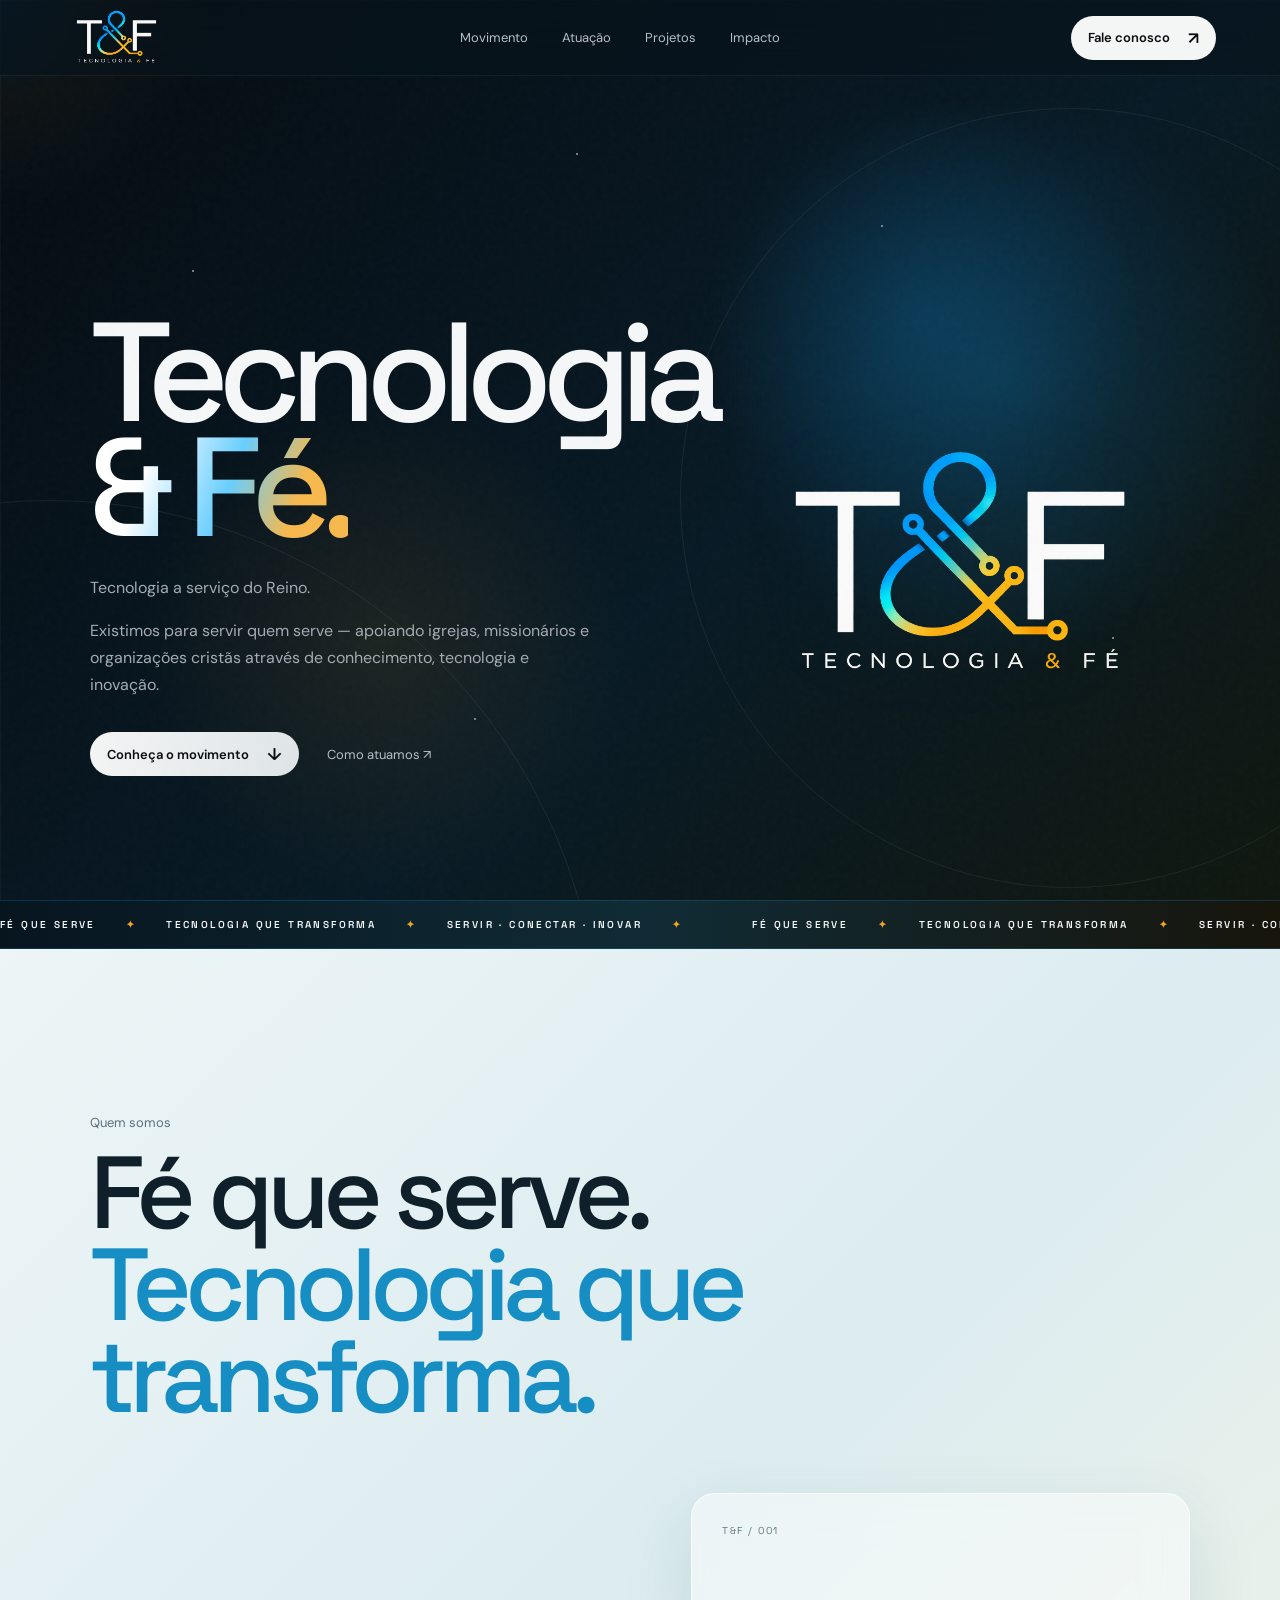
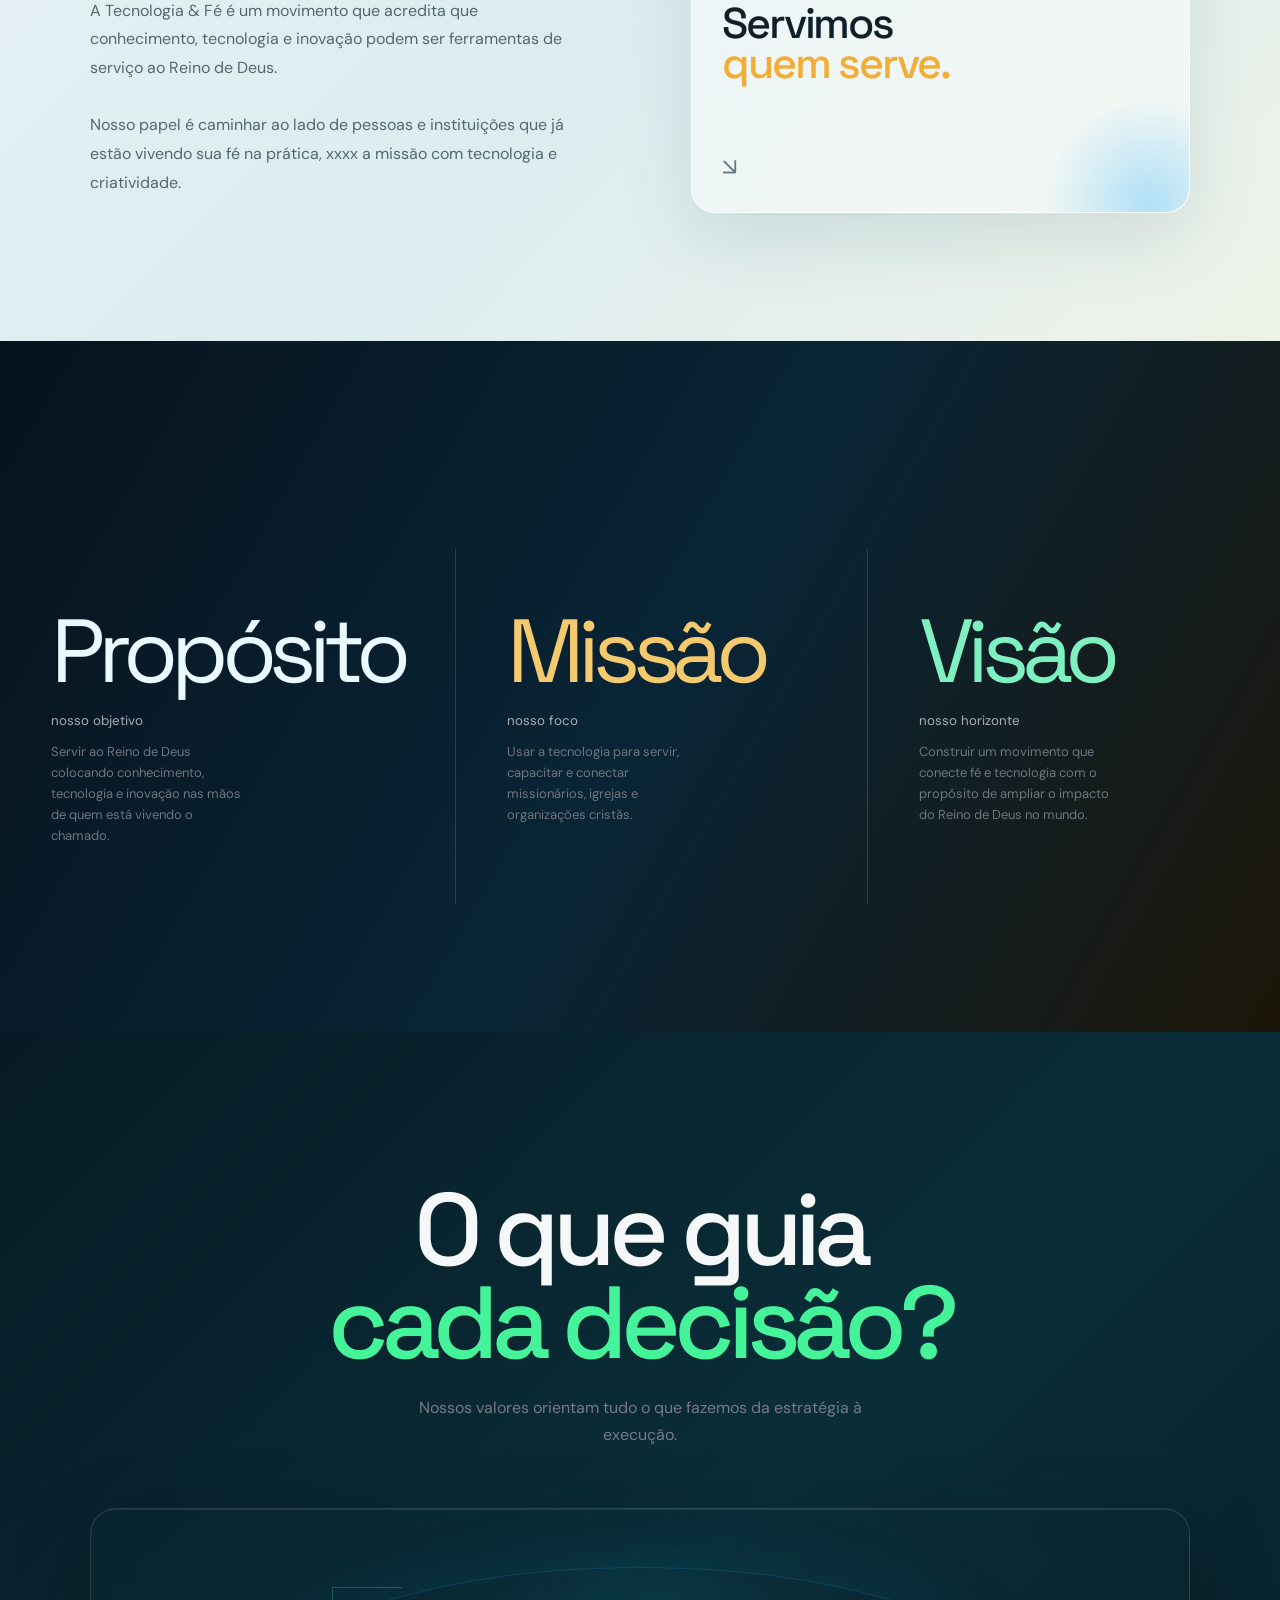
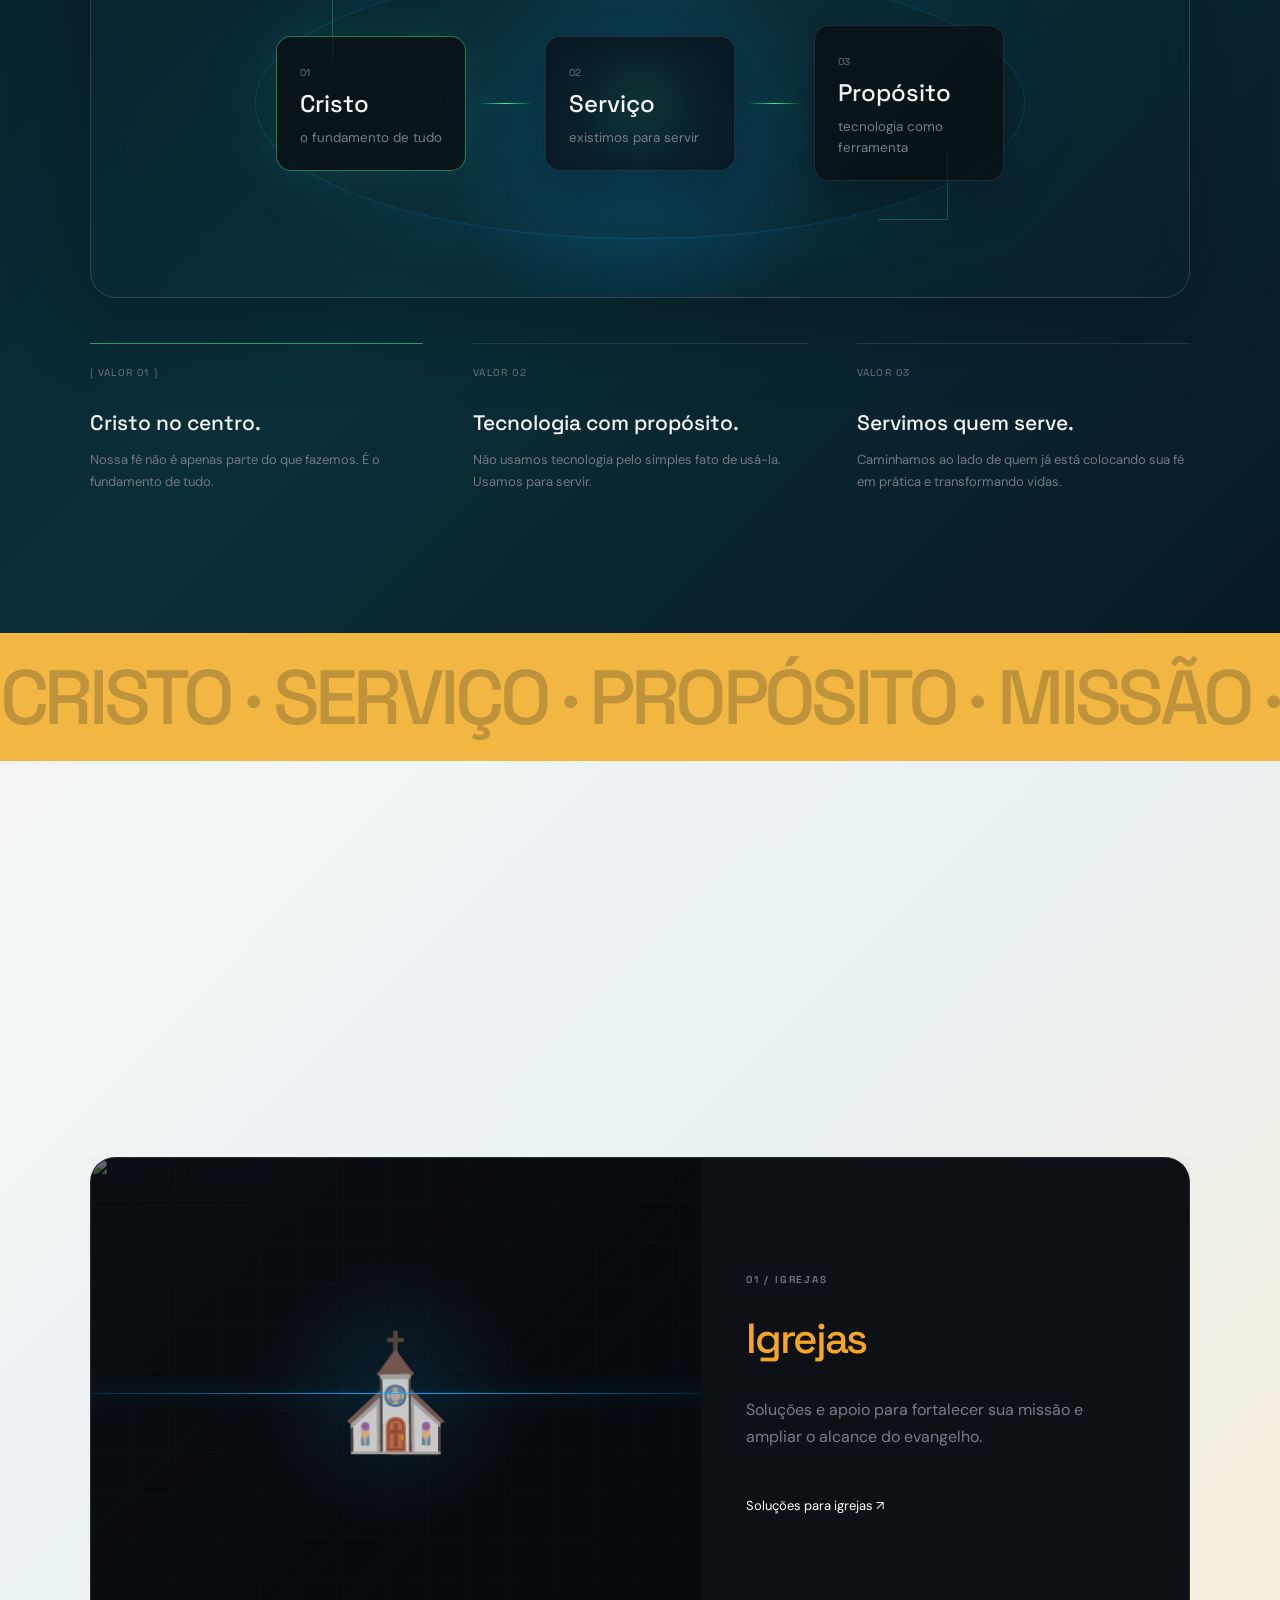
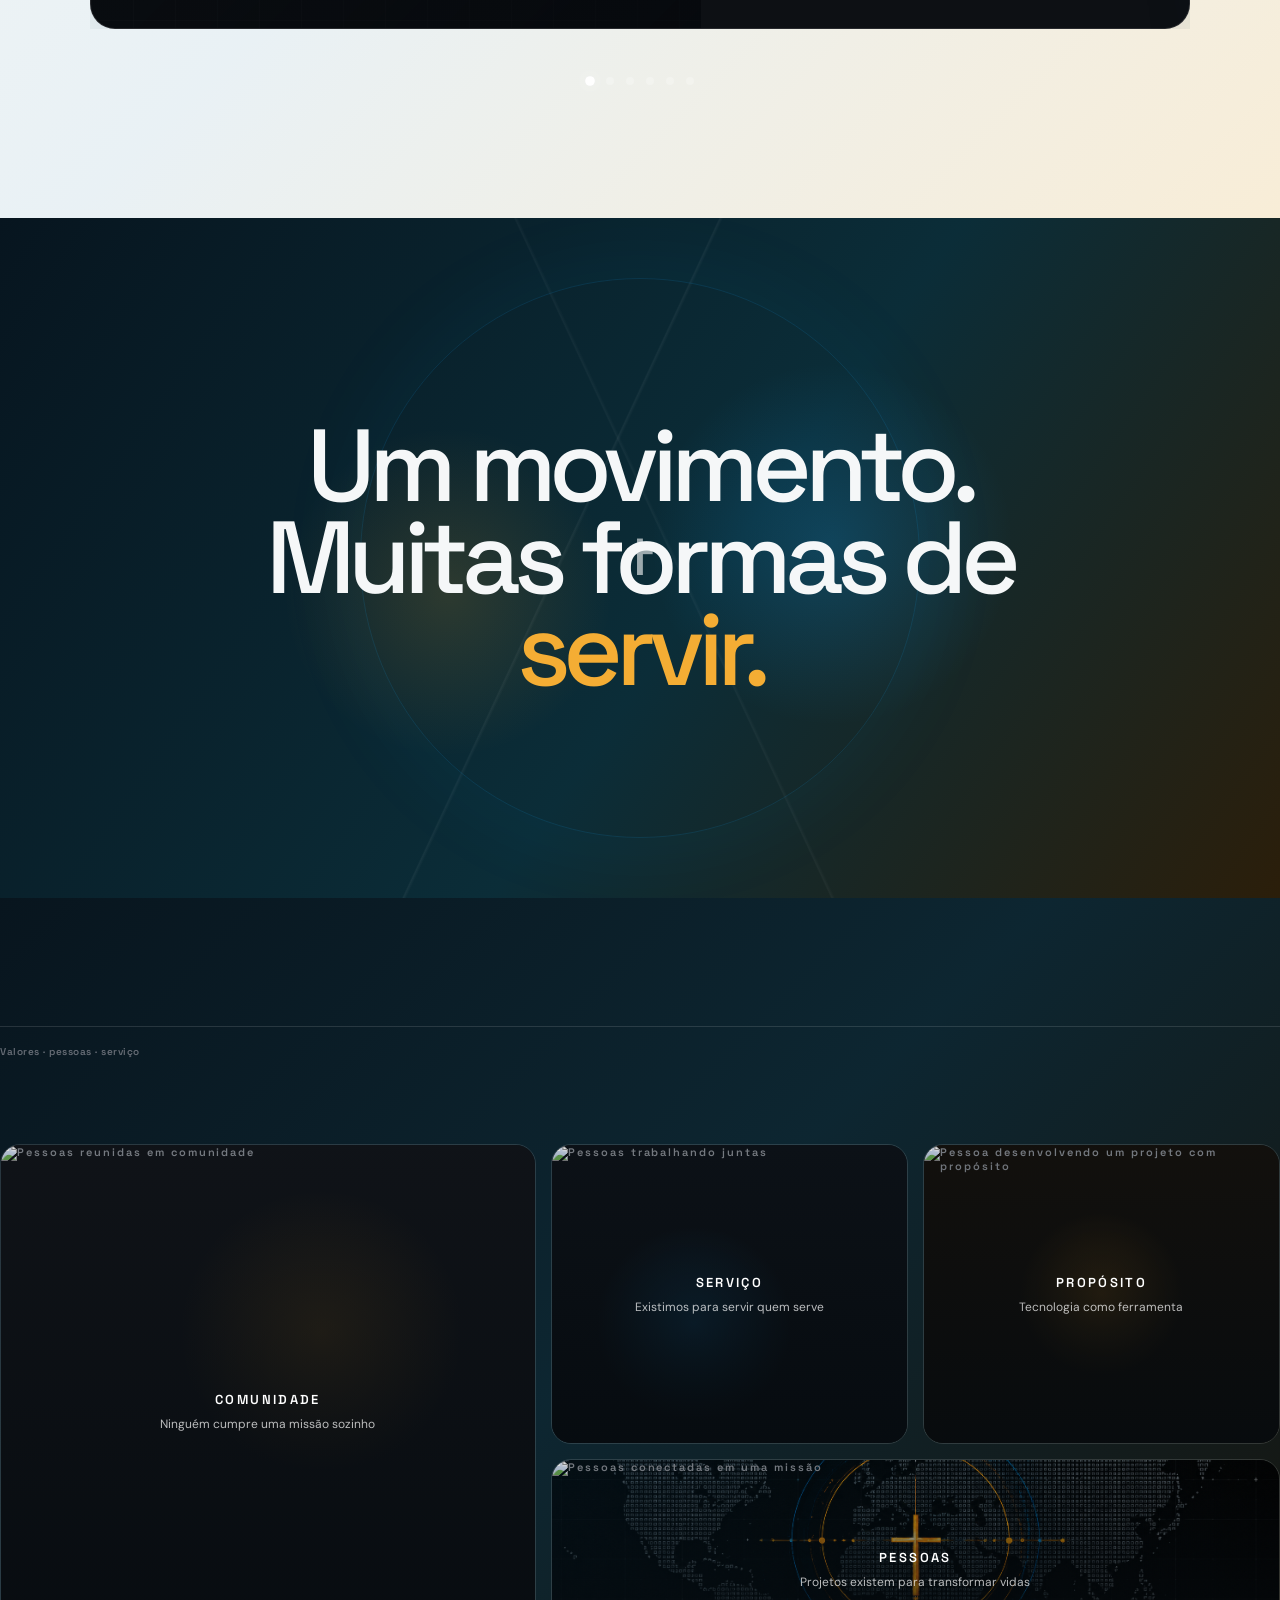
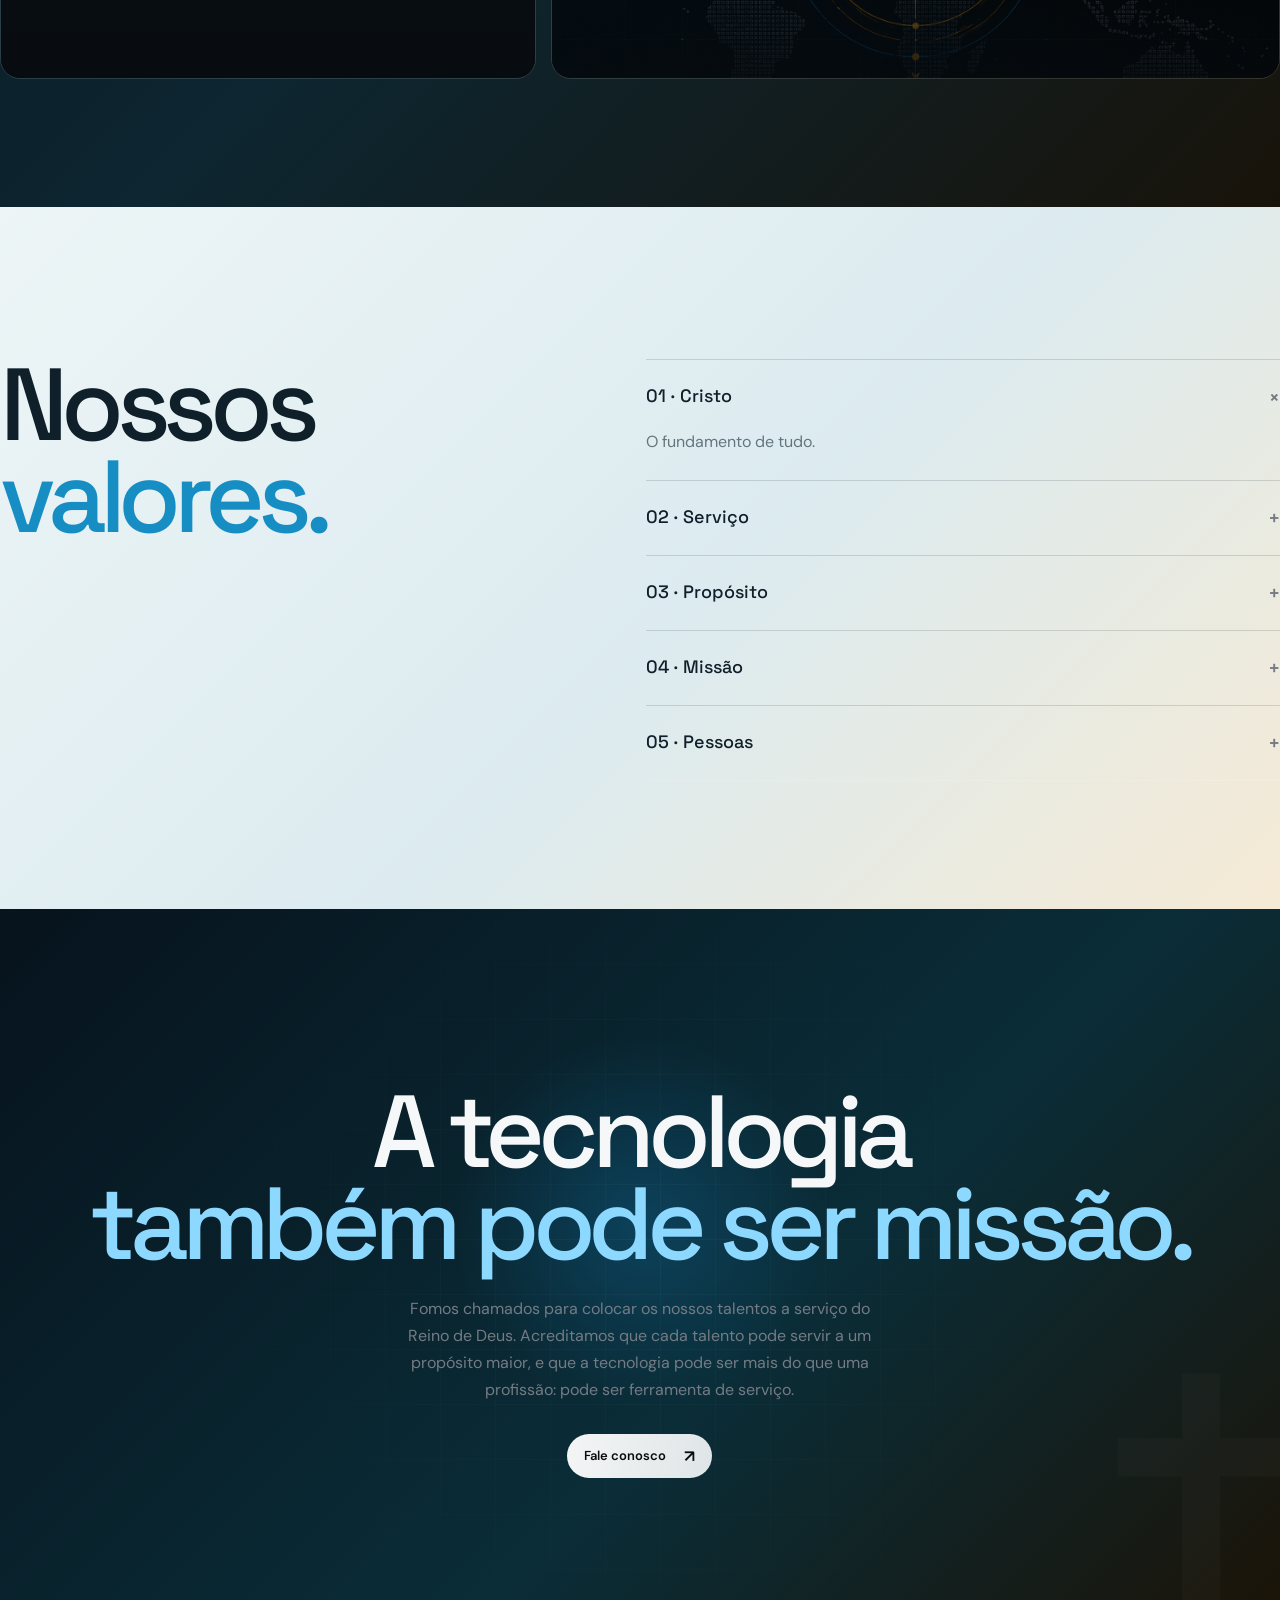
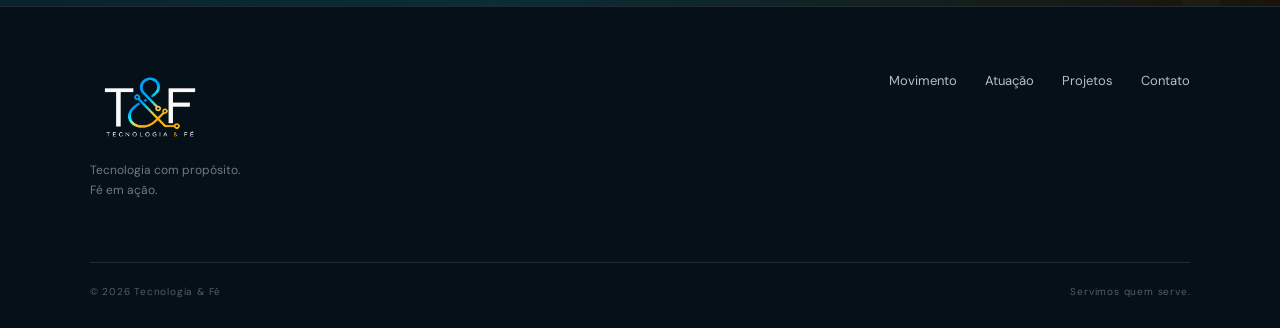
==== index.html @ 4c792c65 "teste 1 versão refinar" ====
<!doctype html>
<html lang="pt-BR">
  <head>
    <meta charset="utf-8" />
    <meta name="viewport" content="width=device-width,initial-scale=1" />
    <meta
      name="description"
      content="Tecnologia & Fé — tecnologia a serviço do Reino." />
    <title>Tecnologia & Fé — Tecnologia com propósito</title>
    <link rel="preconnect" href="https://fonts.googleapis.com" />
    <link rel="preconnect" href="https://fonts.gstatic.com" crossorigin />
    <link
      href="https://fonts.googleapis.com/css2?family=DM+Sans:wght@400;500;600;700&family=Space+Grotesk:wght@400;500;600;700&display=swap"
      rel="stylesheet" />
    <link rel="stylesheet" href="style.css" />
  </head>
  <body>
    <div class="scroll-traces" aria-hidden="true">
      <svg viewBox="0 0 1000 2200" preserveAspectRatio="none">
        <path
          class="trace trace-blue"
          d="M80 0 C 420 180, 180 360, 520 540 S 920 860, 600 1040 S 160 1320, 500 1500 S 900 1800, 720 2200" />
        <path
          class="trace trace-gold"
          d="M900 0 C 620 220, 820 430, 480 650 S 110 940, 420 1180 S 840 1480, 580 1700 S 240 1960, 350 2200" />
        <path
          class="trace trace-green"
          d="M520 0 C 720 260, 400 430, 650 700 S 820 1040, 450 1260 S 300 1660, 640 1900 S 820 2070, 700 2200" />
      </svg>
    </div>
    <div class="noise"></div>
    <div class="cursor-glow"></div>
    <div class="progress"></div>
    <header class="nav">
      <a href="#inicio" class="brand"
        ><img src="assets/logo-oficial.png" alt="Tecnologia & Fé"
      /></a>
      <nav>
        <a href="#movimento">Movimento</a><a href="#atuacao">Atuação</a
        ><a href="#projetos">Projetos</a><a href="#impacto">Impacto</a>
      </nav>
      <a href="#contato" class="pill">Fale conosco <span>↗</span></a
      ><button class="menu" aria-label="Abrir menu">☰</button>
    </header>
    <main id="inicio">
      <section class="hero section-dark">
        <div class="hero-bg"></div>
        <div class="hero-grid"></div>
        <div class="hero-orbit orbit-a"></div>
        <div class="hero-orbit orbit-b"></div>
        <div class="hero-particles"><i></i><i></i><i></i><i></i><i></i></div>
        <div class="hero-content reveal">
          <h1>Tecnologia<br /><span>&amp; Fé.</span></h1>
          <p class="hero-sub">Tecnologia a serviço do Reino.</p>
          <p class="hero-sub">
            Existimos para servir quem serve — apoiando igrejas, missionários e
            organizações cristãs através de conhecimento, tecnologia e inovação.
          </p>
          <div class="hero-actions">
            <a class="pill primary" href="#movimento"
              >Conheça o movimento <span>↓</span></a
            >
            <a class="under" href="#atuacao">Como atuamos <span>↗</span></a>
          </div>
        </div>
        <div class="hero-logo reveal" data-parallax=".18">
          <img
            src="assets/logo-oficial.png"
            alt="Logo oficial Tecnologia & Fé" />
        </div>
      </section>

      <section class="ticker" aria-label="Fé, tecnologia e serviço">
        <div class="ticker-track">
          <div class="ticker-group">
            FÉ QUE SERVE <b>✦</b> TECNOLOGIA QUE TRANSFORMA <b>✦</b> SERVIR ·
            CONECTAR · INOVAR <b>✦</b>
          </div>
          <div class="ticker-group" aria-hidden="true">
            FÉ QUE SERVE <b>✦</b> TECNOLOGIA QUE TRANSFORMA <b>✦</b> SERVIR ·
            CONECTAR · INOVAR <b>✦</b>
          </div>
        </div>
      </section>

      <section id="movimento" class="section intro section-dark">
        <div class="statement reveal">
          <p class="mini">Quem somos</p>
          <h2>Fé que serve.<br /><em>Tecnologia que transforma.</em></h2>
        </div>
        <div class="intro-grid">
          <div class="copy reveal">
            <p>
              A Tecnologia &amp; Fé é um movimento que acredita que
              conhecimento, tecnologia e inovação podem ser ferramentas de
              serviço ao Reino de Deus.
            </p>
            <p>
              Nosso papel é caminhar ao lado de pessoas e instituições que já
              estão vivendo sua fé na prática, xxxx a missão com
              tecnologia e criatividade.
            </p>
          </div>
          <div class="glass manifesto reveal">
            <span class="index">T&amp;F / 001</span>
            <strong>Servimos<br /><em>quem serve.</em></strong>
            <span class="arrow">↘</span>
          </div>
        </div>
      </section>

      <section class="stats section-dark">
        <div class="stat-grid">
          <div class="stat reveal">
            <b>Propósito</b>
            <small>nosso objetivo</small>
            <p>
              Servir ao Reino de Deus colocando conhecimento, tecnologia e
              inovação nas mãos de quem está vivendo o chamado.
            </p>
          </div>
          <div class="stat reveal">
            <b>Missão</b>
            <small>nosso foco</small>
            <p>
              Usar a tecnologia para servir, capacitar e conectar missionários,
              igrejas e organizações cristãs.
            </p>
          </div>
          <div class="stat reveal">
            <b>Visão</b>
            <small>nosso horizonte</small>
            <p>
              Construir um movimento que conecte fé e tecnologia com o
              propósito de ampliar o impacto do Reino de Deus no mundo.
            </p>
          </div>
        </div>
      </section>

      <section id="atuacao" class="section how section-dark">
        <div class="center-title reveal">
          <h2>O que guia<br /><span>cada decisão?</span></h2>
          <p>
            Nossos valores orientam tudo o que fazemos da estratégia à
            execução.
          </p>
        </div>
        <div class="feature-visual glass reveal">
          <div class="visual-glow"></div>
          <div class="crosshair c1"></div>
          <div class="crosshair c2"></div>
          <div class="flow">
            <div class="node active">
              <span>01</span><strong>Cristo</strong>
              <small>o fundamento de tudo</small>
            </div>
            <div class="connector"></div>
            <div class="node">
              <span>02</span><strong>Serviço</strong>
              <small>existimos para servir</small>
            </div>
            <div class="connector"></div>
            <div class="node">
              <span>03</span><strong>Propósito</strong>
              <small>tecnologia como ferramenta</small>
            </div>
          </div>
        </div>
        <div class="steps">
          <article class="step active reveal">
            <small>[ VALOR 01 ]</small>
            <h3>Cristo no centro.</h3>
            <p>
              Nossa fé não é apenas parte do que fazemos. É o fundamento de
              tudo.
            </p>
          </article>
          <article class="step reveal">
            <small>VALOR 02</small>
            <h3>Tecnologia com propósito.</h3>
            <p>
              Não usamos tecnologia pelo simples fato de usá-la. Usamos para
              servir.
            </p>
          </article>
          <article class="step reveal">
            <small>VALOR 03</small>
            <h3>Servimos quem serve.</h3>
            <p>
              Caminhamos ao lado de quem já está colocando sua fé em prática e
              transformando vidas.
            </p>
          </article>
        </div>
      </section>

      <section class="marquee-section section-dark">
        <div class="marquee big">
          CRISTO · SERVIÇO · PROPÓSITO · MISSÃO · PESSOAS · EXCELÊNCIA ·
          COMUNIDADE · INOVAÇÃO ·
        </div>
      </section>

      <section id="projetos" class="section projects section-dark">
        <div class="projects-head reveal">
          <h2>Quem<br /><em>servimos?</em></h2>
          <p>
            Queremos colocar nosso conhecimento e experiência à disposição de cristãos que vivem sua fé e trabalham para transformar vidas.
          </p>
        </div>

        <div class="project-carousel">
          <div class="project-track">
            <article class="project-card active">
              <div class="project-art art-code">
                <img
                  src="https://images.unsplash.com/photo-1516321318423-f06f85e504b3?auto=format&fit=crop&w=1200&q=80"
                  alt="Tecnologia para igrejas" />
                <span>⛪</span>
                <div class="scan"></div>
              </div>
              <div class="project-info">
                <span>01 / IGREJAS</span>
                <h3>Igrejas</h3>
                <p>
                  Soluções e apoio para fortalecer sua missão e ampliar o
                  alcance do evangelho.
                </p>
                <a href="#contato">Soluções para igrejas ↗</a>
              </div>
            </article>

            <article class="project-card">
              <div class="project-art art-church">
                <img
                  src="https://images.unsplash.com/photo-1529107386315-e1a2ed48a620?auto=format&fit=crop&w=1200&q=80"
                  alt="Missionários em atuação" />
                <span>🌎</span>
                <div class="ring"></div>
              </div>
              <div class="project-info">
                <span>02 / MISSIONÁRIOS</span>
                <h3>Missionários</h3>
                <p>
                  Tecnologia para ampliar alcance, comunicação e atuação em
                  diferentes contextos.
                </p>
                <a href="#contato">Apoio missionário ↗</a>
              </div>
            </article>

            <article class="project-card">
              <div class="project-art art-mission">
                <img
                  src="https://images.unsplash.com/photo-1556761175-b413da4baf72?auto=format&fit=crop&w=1200&q=80"
                  alt="Equipe de uma organização cristã" />
                <span>🤍</span>
                <div class="route"></div>
              </div>
              <div class="project-info">
                <span>03 / ONGS CRISTÃS</span>
                <h3>ONGs cristãs</h3>
                <p>
                  Fortalecimento de projetos de transformação social com
                  estratégia, tecnologia e propósito.
                </p>
                <a href="#contato">Apoiar projetos ↗</a>
              </div>
            </article>

            <article class="project-card">
              <div class="project-art art-writers">
                <img
                  src="https://images.unsplash.com/photo-1455390582262-044cdead277a?auto=format&fit=crop&w=1200&q=80"
                  alt="Escritor trabalhando" />
                <span>📚</span>
                <div class="scan"></div>
              </div>
              <div class="project-info">
                <span>04 / ESCRITORES</span>
                <h3>Escritores e criadores</h3>
                <p>
                  Ferramentas para comunicar histórias, mensagens e conteúdos
                  que inspiram e transformam pessoas.
                </p>
                <a href="#contato">Apoio criativo ↗</a>
              </div>
            </article>

            <article class="project-card">
              <div class="project-art art-projects">
                <img
                  src="https://images.unsplash.com/photo-1499750310107-5fef28a66643?auto=format&fit=crop&w=1200&q=80"
                  alt="Projeto cristão sendo desenvolvido" />
                <span>💡</span>
                <div class="route"></div>
              </div>
              <div class="project-info">
                <span>05 / PROJETOS CRISTÃOS</span>
                <h3>Projetos cristãos</h3>
                <p>
                  Desenvolvimento de ideias fundamentadas no Evangelho com apoio
                  estratégico, tecnológico e de comunicação.
                </p>
                <a href="#contato">Fortalecer ideias ↗</a>
              </div>
            </article>

            <article class="project-card">
              <div class="project-art art-persecuted">
                <img
                  src="https://images.unsplash.com/photo-1500530855697-b586d89ba3ee?auto=format&fit=crop&w=1200&q=80"
                  alt="Paisagem representando esperança e liberdade" />
                <span>🕊️</span>
                <div class="ring"></div>
              </div>
              <div class="project-info">
                <span>06 / CRISTÃOS PERSEGUIDOS</span>
                <h3>Cristãos perseguidos</h3>
                <p>
                  Apoio tecnológico dentro de limites legais e de segurança para
                  fortalecer a missão e a proteção.
                </p>
                <a href="#contato">Apoiar com segurança ↗</a>
              </div>
            </article>
          </div>

          <div class="dots">
            <b class="on"></b><b></b><b></b><b></b><b></b><b></b>
          </div>
        </div>
      </section>

      <section id="impacto" class="impact section-dark">
        <div class="impact-bg"></div>
        <div class="impact-content reveal">
          <h2>Um movimento.<br />Muitas formas de<br /><em>servir.</em></h2>
        </div>
        <div class="impact-orbit">✝</div>
      </section>

      

      <section class="gallery section-dark">
        <div class="section-top">
          <span>Valores · pessoas · serviço</span>
        </div>
        <div class="gallery-grid">
          <div class="gallery-item large">
            <div class="placeholder">
              <img
                src="https://images.unsplash.com/photo-1504159506876-f8338247a14a?auto=format&fit=crop&w=1200&q=80"
                alt="Pessoas reunidas em comunidade" />
              <div class="gallery-overlay"></div>
              <div class="gallery-label">
                <strong>COMUNIDADE</strong>
                <small>Ninguém cumpre uma missão sozinho</small>
              </div>
            </div>
          </div>

          <div class="gallery-item">
            <div class="placeholder blueish">
              <img
                src="https://images.unsplash.com/photo-1556761175-4b46a572b786?auto=format&fit=crop&w=900&q=80"
                alt="Pessoas trabalhando juntas" />
              <div class="gallery-overlay"></div>
              <div class="gallery-label">
                <strong>SERVIÇO</strong>
                <small>Existimos para servir quem serve</small>
              </div>
            </div>
          </div>

          <div class="gallery-item">
            <div class="placeholder goldish">
              <img
                src="https://images.unsplash.com/photo-1499750310107-5fef28a66643?auto=format&fit=crop&w=900&q=80"
                alt="Pessoa desenvolvendo um projeto com propósito" />
              <div class="gallery-overlay"></div>
              <div class="gallery-label">
                <strong>PROPÓSITO</strong>
                <small>Tecnologia como ferramenta</small>
              </div>
            </div>
          </div>

          <div class="gallery-item wide">
            <div class="placeholder mapish">
              <img
                src="https://images.unsplash.com/photo-1529156069898-49953e39b3ac?auto=format&fit=crop&w=1400&q=80"
                alt="Pessoas conectadas em uma missão" />
              <div class="gallery-overlay"></div>
              <div class="gallery-label">
                <strong>PESSOAS</strong>
                <small>Projetos existem para transformar vidas</small>
              </div>
            </div>
          </div>
        </div>
      </section>

      <section class="faq section-dark">
        <div class="faq-layout">
          <h2 class="reveal">Nossos<br /><em>valores.</em></h2>
          <div class="faq-list">
            <details open>
              <summary>01 · Cristo<span>+</span></summary>
              <p>O fundamento de tudo.</p>
            </details>
            <details>
              <summary>02 · Serviço<span>+</span></summary>
              <p>Existimos para servir quem serve.</p>
            </details>
            <details>
              <summary>03 · Propósito<span>+</span></summary>
              <p>Tecnologia como ferramenta para a missão.</p>
            </details>
            <details>
              <summary>04 · Missão<span>+</span></summary>
              <p>
                Fomos chamados para ir e levar esperança, fé e transformação.
              </p>
            </details>
            <details>
              <summary>05 · Pessoas<span>+</span></summary>
              <p>Projetos existem para pessoas.</p>
            </details>
          </div>
        </div>
      </section>

      <section class="cta section-dark">
        <div class="cta-grid"></div>
        <div class="cta-inner reveal">
          <h2>A tecnologia<br /><em>também pode ser missão.</em></h2>
          <p>
            Fomos chamados para colocar os nossos talentos a serviço do Reino de Deus. Acreditamos que cada talento pode servir a
            um propósito maior, e que a tecnologia pode ser mais do que uma profissão:
            pode ser ferramenta de serviço.
          </p>
          <a class="pill primary" href="mailto:contato@tecnologiaefe.org"
            >Fale conosco<span>↗</span></a
          >
        </div>
        <div class="cta-cross">✝</div>
      </section>
    </main>
    <footer>
      <div class="footer-brand">
        <img src="assets/logo-oficial.png" alt="Tecnologia & Fé" />
        <p>Tecnologia com propósito.<br />Fé em ação.</p>
      </div>
      <div class="footer-links">
        <a href="#movimento">Movimento</a><a href="#atuacao">Atuação</a>
        <a href="#projetos">Projetos</a><a href="#contato">Contato</a>
      </div>
      <div class="footer-bottom">
        <span>© 2026 Tecnologia &amp; Fé</span><span>Servimos quem serve.</span>
      </div>
    </footer>
    <div vw class="enabled">
      <div vw-access-button class="active"></div>
      <div vw-plugin-wrapper>
        <div class="vw-plugin-top-wrapper"></div>
      </div>
    </div>

    <script src="https://vlibras.gov.br/app/vlibras-plugin.js"></script>
    <script>
      new window.VLibras.Widget("https://vlibras.gov.br/app");
    </script>
    <script src="script.js"></script>
  </body>
</html>
---- style.css ----
:root {
  --bg: #080a0d;
  --panel: #101318;
  --line: rgba(255, 255, 255, 0.11);
  --muted: #8d929c;
  --white: #f5f7f8;
  --blue: #16a9ff;
  --gold: #f5a623;
  --green: #45f49a;
}
* {
  box-sizing: border-box;
}
html {
  scroll-behavior: smooth;
}
body {
  margin: 0;
  background: var(--bg);
  color: var(--white);
  font-family: "DM Sans", sans-serif;
  overflow-x: hidden;
}
.noise {
  position: fixed;
  inset: 0;
  z-index: 20;
  pointer-events: none;
  opacity: 0.045;
  background-image: url("data:image/svg+xml,%3Csvg viewBox='0 0 180 180' xmlns='http://www.w3.org/2000/svg'%3E%3Cfilter id='n'%3E%3CfeTurbulence type='fractalNoise' baseFrequency='.85' numOctaves='4' stitchTiles='stitch'/%3E%3C/filter%3E%3Crect width='100%25' height='100%25' filter='url(%23n)' opacity='.5'/%3E%3C/svg%3E");
}
.cursor-glow {
  position: fixed;
  width: 420px;
  height: 420px;
  border-radius: 50%;
  background: radial-gradient(
    circle,
    rgba(22, 169, 255, 0.11),
    rgba(245, 166, 35, 0.035) 35%,
    transparent 70%
  );
  transform: translate(-50%, -50%);
  pointer-events: none;
  z-index: 1;
  mix-blend-mode: screen;
}
.progress {
  position: fixed;
  left: 0;
  top: 0;
  height: 2px;
  background: linear-gradient(90deg, var(--blue), var(--gold));
  z-index: 100;
  width: 0;
}
.nav {
  height: 76px;
  display: flex;
  align-items: center;
  justify-content: space-between;
  padding: 0 5vw;
  position: fixed;
  top: 0;
  left: 0;
  right: 0;
  z-index: 50;
  background: rgba(8, 10, 13, 0.52);
  backdrop-filter: blur(18px);
  border-bottom: 1px solid rgba(255, 255, 255, 0.06);
}
.brand img {
  width: 105px;
  height: auto;
  display: block;
}
.nav nav {
  display: flex;
  gap: 34px;
}
.nav nav a,
.under,
.footer-links a {
  color: #b9bec6;
  text-decoration: none;
  font-size: 13px;
  transition: 0.25s;
}
.nav nav a:hover,
.footer-links a:hover,
.under:hover {
  color: #fff;
}
.pill {
  display: inline-flex;
  align-items: center;
  gap: 18px;
  text-decoration: none;
  color: #0a0c0f;
  background: #f4f5f5;
  padding: 11px 17px;
  border-radius: 999px;
  font-size: 13px;
  font-weight: 600;
  transition: 0.3s;
}
.pill span {
  font-size: 17px;
}
.pill:hover {
  transform: translateY(-2px);
  box-shadow: 0 10px 30px rgba(255, 255, 255, 0.12);
}
.pill.primary {
  background: linear-gradient(100deg, #f4f5f5, #dfe5e7);
}
.menu {
  display: none;
  background: none;
  border: 0;
  color: #fff;
  font-size: 20px;
}
.section {
  padding: 125px 7vw;
}
.section-dark {
  position: relative;
  background: #080a0d;
}
.hero {
  min-height: 100vh;
  display: grid;
  align-items: center;
  padding: 120px 7vw 70px;
  overflow: hidden;
}
.hero-bg {
  position: absolute;
  inset: 0;
  background:
    radial-gradient(
      circle at 53% 48%,
      rgba(22, 169, 255, 0.13),
      transparent 19%
    ),
    radial-gradient(
      circle at 72% 60%,
      rgba(245, 166, 35, 0.08),
      transparent 22%
    ),
    linear-gradient(rgba(255, 255, 255, 0.035) 1px, transparent 1px),
    linear-gradient(90deg, rgba(255, 255, 255, 0.035) 1px, transparent 1px);
  background-size:
    auto,
    auto,
    55px 55px,
    55px 55px;
}
.hero-grid {
  position: absolute;
  inset: -20%;
  background:
    linear-gradient(
      90deg,
      transparent 49.9%,
      rgba(255, 255, 255, 0.07) 50%,
      transparent 50.1%
    ),
    linear-gradient(
      0deg,
      transparent 49.9%,
      rgba(255, 255, 255, 0.07) 50%,
      transparent 50.1%
    );
  background-size: 220px 220px;
  transform: perspective(700px) rotateX(60deg) translateY(20%);
  opacity: 0.35;
}
.hero-content {
  position: relative;
  z-index: 3;
  max-width: 720px;
}
.eyebrow,
.section-top,
.stats-head > span,
.project-info > span,
.impact-content > span,
.timeline .section-top,
.cta-inner > span {
  font: 600 10px/1.4 "Space Grotesk";
  letter-spacing: 0.18em;
  color: #8e949e;
}
.eyebrow b {
  display: inline-block;
  width: 7px;
  height: 7px;
  border-radius: 50%;
  background: var(--green);
  box-shadow: 0 0 18px var(--green);
  margin-right: 10px;
}
.hero h1 {
  font: 500 clamp(72px, 11vw, 168px)/0.82 "Space Grotesk";
  letter-spacing: -0.08em;
  margin: 34px 0 28px;
}
.hero h1 span {
  background: linear-gradient(110deg, #fff 25%, #68cfff 53%, #f7b94d 76%);
  -webkit-background-clip: text;
  background-clip: text;
  color: transparent;
}
.hero-sub {
  max-width: 510px;
  color: #a5abb4;
  font-size: 16px;
  line-height: 1.7;
}
.hero-actions {
  display: flex;
  align-items: center;
  gap: 28px;
  margin-top: 34px;
}
.under {
  font-size: 13px;
}
.hero-logo {
  position: absolute;
  right: 8vw;
  top: 48%;
  transform: translateY(-50%);
  width: min(34vw, 480px);
  z-index: 3;
  filter: drop-shadow(0 0 45px rgba(22, 169, 255, 0.08));
}
.hero-logo img {
  width: 100%;
  display: block;
}
.hero-meta {
  position: absolute;
  bottom: 26px;
  left: 7vw;
  right: 7vw;
  display: flex;
  justify-content: space-between;
  color: #626872;
  font: 500 9px "Space Grotesk";
  letter-spacing: 0.14em;
}
.hero-meta i {
  display: inline-block;
  width: 5px;
  height: 5px;
  border-radius: 50%;
  background: var(--green);
  box-shadow: 0 0 12px var(--green);
  margin-right: 7px;
}
.hero-orbit {
  position: absolute;
  border: 1px solid rgba(255, 255, 255, 0.07);
  border-radius: 50%;
  pointer-events: none;
}
.orbit-a {
  width: 780px;
  height: 780px;
  right: -180px;
  top: 12%;
}
.orbit-b {
  width: 1100px;
  height: 1100px;
  left: -500px;
  bottom: -700px;
}
.hero-particles i {
  position: absolute;
  width: 2px;
  height: 2px;
  background: #fff;
  border-radius: 50%;
  opacity: 0.6;
  animation: float 4s ease-in-out infinite;
}
.hero-particles i:nth-child(1) {
  left: 15%;
  top: 30%;
}
.hero-particles i:nth-child(2) {
  left: 45%;
  top: 17%;
  animation-delay: 1s;
}
.hero-particles i:nth-child(3) {
  right: 31%;
  top: 25%;
  animation-delay: 1.5s;
}
.hero-particles i:nth-child(4) {
  right: 13%;
  bottom: 29%;
  animation-delay: 2s;
}
.hero-particles i:nth-child(5) {
  left: 37%;
  bottom: 20%;
  animation-delay: 2.5s;
}
@keyframes float {
  50% {
    transform: translateY(-12px);
    opacity: 1;
  }
}
.ticker {
  overflow: hidden;
  border-block: 1px solid var(--line);
  background: #0c0f13;
  padding: 17px 0;
  white-space: nowrap;
}
.ticker div {
  font: 600 10px "Space Grotesk";
  letter-spacing: 0.24em;
  animation: marquee 25s linear infinite;
}
.ticker b {
  color: var(--gold);
  margin: 0 30px;
}
@keyframes marquee {
  to {
    transform: translateX(-50%);
  }
}
.section-top {
  display: flex;
  justify-content: space-between;
  border-top: 1px solid var(--line);
  padding-top: 18px;
  margin-bottom: 85px;
}
.section-top span:last-child {
  color: #666c75;
  letter-spacing: 0.05em;
}
.statement .mini {
  color: #7f858e;
  font-size: 13px;
}
.statement h2,
.center-title h2,
.projects-head h2,
.timeline-title h2,
.faq-layout h2,
.cta h2 {
  font: 500 clamp(52px, 8vw, 116px)/0.9 "Space Grotesk";
  letter-spacing: -0.07em;
  margin: 16px 0;
}
.statement h2 em,
.projects-head h2 em,
.timeline-title h2 em,
.faq-layout h2 em,
.cta h2 em {
  font-style: normal;
  color: #8dd8ff;
}
.intro-grid {
  display: grid;
  grid-template-columns: 1fr 1fr;
  gap: 8vw;
  margin-top: 70px;
  align-items: end;
}
.copy {
  max-width: 560px;
  color: #8f959e;
  line-height: 1.8;
  font-size: 16px;
}
.copy p + p {
  margin-top: 28px;
}
.glass {
  border: 1px solid rgba(255, 255, 255, 0.12);
  background: linear-gradient(
    135deg,
    rgba(255, 255, 255, 0.075),
    rgba(255, 255, 255, 0.025)
  );
  box-shadow:
    inset 0 1px rgba(255, 255, 255, 0.05),
    0 25px 80px rgba(0, 0, 0, 0.25);
  backdrop-filter: blur(20px);
}
.manifesto {
  min-height: 320px;
  border-radius: 24px;
  padding: 30px;
  display: flex;
  flex-direction: column;
  justify-content: space-between;
  position: relative;
  overflow: hidden;
}
.manifesto:after {
  content: "";
  position: absolute;
  width: 220px;
  height: 220px;
  border-radius: 50%;
  right: -70px;
  bottom: -100px;
  background: radial-gradient(
    circle,
    rgba(22, 169, 255, 0.22),
    transparent 68%
  );
}
.index {
  font: 10px "Space Grotesk";
  letter-spacing: 0.15em;
  color: #6f757e;
}
.manifesto strong {
  font: 500 43px/0.95 "Space Grotesk";
  letter-spacing: -0.05em;
  position: relative;
  z-index: 2;
}
.manifesto strong em {
  color: #f4ad34;
  font-style: normal;
}
.arrow {
  font-size: 24px;
  color: #8a919a;
}
.stats {
  padding-top: 40px;
}
.stats-head {
  display: flex;
  justify-content: space-between;
  align-items: end;
  border-top: 1px solid var(--line);
  padding-top: 18px;
}
.stats-head p {
  color: #707680;
  font-size: 13px;
}
.stat-grid {
  display: grid;
  grid-template-columns: repeat(3, 1fr);
  margin-top: 80px;
}
.stat {
  padding: 45px 4vw;
  border-right: 1px solid var(--line);
  min-height: 230px;
}
.stat:last-child {
  border-right: 0;
}
.stat b {
  font: 400 clamp(58px, 7vw, 96px) "Space Grotesk";
  letter-spacing: -0.08em;
}
.stat b em,
.stat b span {
  font-style: normal;
  color: var(--green);
}
.stat small {
  display: block;
  color: #a8adb5;
  margin-top: 4px;
}
.stat p {
  color: #6f757e;
  font-size: 13px;
  max-width: 190px;
  line-height: 1.6;
}
.center-title {
  text-align: center;
  max-width: 760px;
  margin: 0 auto 60px;
}
.center-title h2 {
  margin: 0;
}
.center-title h2 span {
  color: var(--green);
}
.center-title p {
  color: #757b85;
  line-height: 1.7;
  max-width: 500px;
  margin: 25px auto;
}
.feature-visual {
  height: 390px;
  border-radius: 26px;
  position: relative;
  overflow: hidden;
  background:
    radial-gradient(
      circle at 50% 60%,
      rgba(22, 169, 255, 0.12),
      transparent 35%
    ),
    linear-gradient(rgba(255, 255, 255, 0.025) 1px, transparent 1px),
    linear-gradient(90deg, rgba(255, 255, 255, 0.025) 1px, transparent 1px);
  background-size:
    auto,
    44px 44px,
    44px 44px;
}
.feature-visual:before {
  content: "";
  position: absolute;
  inset: 15%;
  border: 1px solid rgba(22, 169, 255, 0.18);
  border-radius: 50%;
  box-shadow: 0 0 80px rgba(22, 169, 255, 0.08);
}
.visual-glow {
  position: absolute;
  left: 50%;
  top: 50%;
  width: 120px;
  height: 120px;
  transform: translate(-50%, -50%);
  background: radial-gradient(
    circle,
    rgba(69, 244, 154, 0.22),
    transparent 70%
  );
  filter: blur(10px);
}
.crosshair {
  position: absolute;
  width: 70px;
  height: 70px;
  border: 1px solid rgba(69, 244, 154, 0.25);
}
.c1 {
  left: 22%;
  top: 20%;
  border-right: 0;
  border-bottom: 0;
}
.c2 {
  right: 22%;
  bottom: 20%;
  border-left: 0;
  border-top: 0;
}
.flow {
  position: absolute;
  inset: 0;
  display: flex;
  align-items: center;
  justify-content: center;
  gap: 12px;
}
.node {
  width: 190px;
  padding: 23px;
  border: 1px solid rgba(255, 255, 255, 0.11);
  border-radius: 15px;
  background: rgba(8, 10, 13, 0.66);
  backdrop-filter: blur(15px);
  box-shadow: 0 18px 45px rgba(0, 0, 0, 0.25);
}
.node.active {
  border-color: rgba(69, 244, 154, 0.45);
  box-shadow: 0 0 40px rgba(69, 244, 154, 0.09);
}
.node span {
  font: 10px "Space Grotesk";
  color: #707781;
}
.node strong {
  display: block;
  font: 500 24px "Space Grotesk";
  margin: 7px 0;
}
.node small {
  color: #777e88;
}
.connector {
  height: 1px;
  width: 55px;
  background: linear-gradient(90deg, transparent, #45f49a, transparent);
  box-shadow: 0 0 15px rgba(69, 244, 154, 0.45);
}
.steps {
  display: grid;
  grid-template-columns: repeat(3, 1fr);
  gap: 50px;
  margin-top: 45px;
}
.step {
  border-top: 1px solid var(--line);
  padding-top: 16px;
}
.step.active {
  border-color: rgba(69, 244, 154, 0.6);
}
.step small {
  font: 10px "Space Grotesk";
  color: #717781;
  letter-spacing: 0.12em;
}
.step h3 {
  font: 500 21px "Space Grotesk";
  margin: 28px 0 12px;
}
.step p {
  color: #727984;
  line-height: 1.65;
  font-size: 13px;
}
.marquee-section {
  padding: 15px 0;
  overflow: hidden;
}
.marquee {
  font: 500 clamp(42px, 6vw, 90px) "Space Grotesk";
  white-space: nowrap;
  letter-spacing: -0.06em;
  animation: marquee 35s linear infinite;
  color: #1d2228;
}
.marquee span {
  color: #65707a;
}
.projects-head {
  display: grid;
  grid-template-columns: 1fr 1fr;
  align-items: end;
  gap: 8vw;
  margin-bottom: 60px;
}
.projects-head h2 {
  margin: 0;
}
.projects-head p {
  color: #777e87;
  line-height: 1.7;
  max-width: 500px;
}
.project-carousel {
  display: flex;
  align-items: center;
  gap: 20px;
}
.project-track {
  display: flex;
  overflow: hidden;
  scroll-behavior: smooth;
  flex: 1;
  gap: 24px;
}
.project-card {
  min-width: calc(100% - 20px);
  display: grid;
  grid-template-columns: 1.25fr 1fr;
  gap: 0;
  border: 1px solid var(--line);
  border-radius: 25px;
  overflow: hidden;
  background: #0d1014;
}
.project-art {
  min-height: 470px;
  position: relative;
  overflow: hidden;
  display: grid;
  place-items: center;
  background: #0c1515;
}
.project-art span {
  font: 500 110px "Space Grotesk";
  color: rgba(255, 255, 255, 0.84);
  position: relative;
  z-index: 2;
}
.art-code {
  background:
    radial-gradient(
      circle at 50% 50%,
      rgba(22, 169, 255, 0.24),
      transparent 35%
    ),
    linear-gradient(rgba(255, 255, 255, 0.025) 1px, transparent 1px),
    linear-gradient(90deg, rgba(255, 255, 255, 0.025) 1px, transparent 1px);
  background-size:
    auto,
    42px 42px,
    42px 42px;
}
.art-code .scan {
  position: absolute;
  width: 120%;
  height: 1px;
  background: linear-gradient(90deg, transparent, var(--blue), transparent);
  box-shadow: 0 0 20px var(--blue);
  animation: scan 4s infinite;
}
@keyframes scan {
  0%,
  100% {
    top: 15%;
  }
  50% {
    top: 85%;
  }
}
.art-church {
  background:
    radial-gradient(circle, rgba(245, 166, 35, 0.2), transparent 30%), #15120d;
}
.art-church .ring {
  position: absolute;
  width: 330px;
  height: 330px;
  border: 1px solid rgba(245, 166, 35, 0.3);
  border-radius: 50%;
  box-shadow: 0 0 80px rgba(245, 166, 35, 0.12);
}
.art-mission {
  background:
    radial-gradient(circle, rgba(69, 244, 154, 0.17), transparent 32%), #091311;
}
.art-mission .route {
  width: 80%;
  height: 55%;
  border: 1px solid rgba(69, 244, 154, 0.3);
  border-left-color: transparent;
  border-bottom-color: transparent;
  border-radius: 50%;
  transform: rotate(-24deg);
  box-shadow: 0 0 30px rgba(69, 244, 154, 0.1);
}
.project-info {
  padding: 45px;
  display: flex;
  flex-direction: column;
  justify-content: center;
}
.project-info > span {
  color: #e9ebee;
}
.project-info h3 {
  font: 500 42px "Space Grotesk";
  margin: 25px 0 15px;
  letter-spacing: -0.05em;
  color: #fff;
}
.project-info p {
  color: #777e88;
  line-height: 1.7;
  max-width: 390px;
}
.project-info a {
  margin-top: 30px;
  color: #fff;
  text-decoration: none;
  font-size: 13px;
}
.carousel-btn {
  flex: 0 0 46px;
  width: 46px;
  height: 46px;
  border-radius: 50%;
  border: 1px solid var(--line);
  background: #101419;
  color: #fff;
  cursor: pointer;
  font-size: 17px;
}
.dots {
  text-align: center;
  margin-top: 25px;
}
.dots b {
  display: inline-block;
  width: 5px;
  height: 5px;
  background: #444b53;
  border-radius: 50%;
  margin: 0 5px;
}
.dots b.on {
  background: #fff;
  box-shadow: 0 0 12px #fff;
}
.impact {
  min-height: 680px;
  display: grid;
  place-items: center;
  overflow: hidden;
}
.impact-bg {
  position: absolute;
  inset: 0;
  background:
    radial-gradient(
      circle at 65% 48%,
      rgba(22, 169, 255, 0.16),
      transparent 18%
    ),
    radial-gradient(
      circle at 35% 55%,
      rgba(245, 166, 35, 0.08),
      transparent 16%
    ),
    linear-gradient(
      115deg,
      transparent 45%,
      rgba(255, 255, 255, 0.04) 45.1%,
      transparent 45.3%
    ),
    linear-gradient(
      65deg,
      transparent 52%,
      rgba(255, 255, 255, 0.035) 52.1%,
      transparent 52.3%
    );
}
.impact-content {
  position: relative;
  z-index: 2;
  text-align: center;
  max-width: 800px;
}
.impact-content h2 {
  font: 500 clamp(52px, 8vw, 110px)/0.9 "Space Grotesk";
  letter-spacing: -0.07em;
  margin: 30px 0;
}
.impact-content h2 em {
  font-style: normal;
  color: #f4ad34;
}
.impact-content p {
  max-width: 590px;
  margin: auto;
  color: #7c838c;
  line-height: 1.7;
}
.impact-orbit {
  position: absolute;
  width: 560px;
  height: 560px;
  border: 1px solid rgba(22, 169, 255, 0.13);
  border-radius: 50%;
  display: grid;
  place-items: center;
  color: rgba(255, 255, 255, 0.6);
  font-size: 50px;
  box-shadow: 0 0 100px rgba(22, 169, 255, 0.06);
  animation: spin 18s linear infinite;
}
@keyframes spin {
  to {
    transform: rotate(360deg);
  }
}
.timeline-title {
  display: grid;
  grid-template-columns: 1fr 1fr;
  gap: 8vw;
  align-items: end;
}
.timeline-title h2 {
  margin: 0;
}
.timeline-title p {
  color: #777e88;
  line-height: 1.7;
}
.timeline-line {
  display: grid;
  grid-template-columns: repeat(3, 1fr);
  margin-top: 100px;
  border-top: 1px solid var(--line);
}
.time-item {
  padding: 35px 4vw 0;
  border-right: 1px solid var(--line);
  min-height: 190px;
  position: relative;
}
.time-item:last-child {
  border: 0;
}
.time-item:before {
  content: "";
  position: absolute;
  top: -4px;
  left: 4vw;
  width: 7px;
  height: 7px;
  background: #fff;
  border-radius: 50%;
  box-shadow: 0 0 20px #fff;
}
.time-item span {
  font: 10px "Space Grotesk";
  color: #6d747d;
  letter-spacing: 0.16em;
}
.time-item strong {
  display: block;
  font: 500 26px "Space Grotesk";
  margin: 25px 0 10px;
}
.time-item p {
  color: #707781;
  font-size: 13px;
  line-height: 1.6;
}
.gallery-grid {
  display: grid;
  grid-template-columns: 1.5fr 1fr 1fr;
  grid-template-rows: 300px 220px;
  gap: 15px;
}
.gallery-item {
  overflow: hidden;
  border: 1px solid var(--line);
  border-radius: 20px;
}
.gallery-item.large {
  grid-row: span 2;
}
.gallery-item.wide {
  grid-column: 2/4;
}
.placeholder {
  height: 100%;
  display: grid;
  place-items: center;
  align-content: center;
  gap: 8px;
  color: #858b94;
  font: 600 11px "Space Grotesk";
  letter-spacing: 0.18em;
  background:
    radial-gradient(
      circle at 60% 35%,
      rgba(245, 166, 35, 0.12),
      transparent 30%
    ),
    #111419;
}
.placeholder small {
  font: 400 10px "DM Sans";
  letter-spacing: 0;
  color: #555c65;
}
.blueish {
  background:
    radial-gradient(
      circle at 40% 60%,
      rgba(22, 169, 255, 0.18),
      transparent 35%
    ),
    #0d1218;
}
.goldish {
  background:
    radial-gradient(circle, rgba(245, 166, 35, 0.17), transparent 35%), #14110d;
}
.mapish {
  background:
    linear-gradient(90deg, rgba(22, 169, 255, 0.08), transparent),
    url("assets/world-map.png") center/cover,
    #101318;
}
.faq-layout {
  display: grid;
  grid-template-columns: 0.9fr 1.1fr;
  gap: 10vw;
}
.faq-layout h2 {
  margin: 0;
}
.faq-list details {
  border-top: 1px solid var(--line);
  padding: 24px 0;
}
.faq-list details:last-child {
  border-bottom: 1px solid var(--line);
}
summary {
  list-style: none;
  cursor: pointer;
  display: flex;
  justify-content: space-between;
  font: 500 18px "Space Grotesk";
}
summary::-webkit-details-marker {
  display: none;
}
summary span {
  color: #747b84;
  font-size: 20px;
  transition: 0.2s;
}
details[open] summary span {
  transform: rotate(45deg);
}
details p {
  color: #737a84;
  line-height: 1.7;
  max-width: 650px;
  margin: 18px 0 0;
}
.cta {
  min-height: 650px;
  display: grid;
  place-items: center;
  overflow: hidden;
  text-align: center;
}
.cta-grid {
  position: absolute;
  inset: 0;
  background:
    linear-gradient(rgba(255, 255, 255, 0.03) 1px, transparent 1px),
    linear-gradient(90deg, rgba(255, 255, 255, 0.03) 1px, transparent 1px);
  background-size: 55px 55px;
  mask-image: radial-gradient(circle, black, transparent 65%);
}
.cta-inner {
  position: relative;
  z-index: 2;
}
.cta h2 {
  margin: 25px 0;
}
.cta p {
  color: #747b84;
  max-width: 500px;
  margin: 0 auto 30px;
  line-height: 1.7;
}
.cta-cross {
  position: absolute;
  font-size: 330px;
  color: rgba(255, 255, 255, 0.018);
  right: -60px;
  bottom: -110px;
}
.footer-brand img {
  width: 120px;
}
.footer-brand p {
  color: #737983;
  font-size: 12px;
  line-height: 1.6;
}
.footer-links {
  display: flex;
  gap: 28px;
}
.footer {
  display: block;
}
footer {
  padding: 65px 7vw 30px;
  border-top: 1px solid var(--line);
  background: #07090c;
  display: grid;
  grid-template-columns: 1fr auto;
  gap: 50px;
}
.footer-bottom {
  grid-column: 1/-1;
  border-top: 1px solid var(--line);
  padding-top: 22px;
  display: flex;
  justify-content: space-between;
  color: #555c65;
  font-size: 10px;
  letter-spacing: 0.08em;
}
.reveal {
  opacity: 0;
  transform: translateY(30px);
  transition:
    opacity 0.8s ease,
    transform 0.8s ease;
}
.reveal.visible {
  opacity: 1;
  transform: none;
}
@media (max-width: 900px) {
  .nav nav,
  .nav > .pill {
    display: none;
  }
  .menu {
    display: block;
  }
  .hero {
    min-height: 900px;
  }
  .hero-logo {
    position: relative;
    right: auto;
    top: auto;
    transform: none;
    width: 75%;
    margin: 60px auto 0;
    grid-row: 2;
  }
  .hero-content {
    grid-row: 1;
  }
  .hero h1 {
    font-size: 82px;
  }
  .intro-grid,
  .projects-head,
  .timeline-title,
  .faq-layout {
    grid-template-columns: 1fr;
  }
  .stat-grid,
  .steps,
  .timeline-line {
    grid-template-columns: 1fr;
  }
  .stat {
    border-right: 0;
    border-bottom: 1px solid var(--line);
  }
  .feature-visual {
    height: 480px;
  }
  .flow {
    flex-direction: column;
  }
  .connector {
    width: 1px;
    height: 30px;
  }
  .project-card {
    grid-template-columns: 1fr;
  }
  .project-art {
    min-height: 320px;
  }
  .gallery-grid {
    grid-template-columns: 1fr 1fr;
    grid-template-rows: 250px 250px 250px;
  }
  .gallery-item.large {
    grid-row: auto;
    grid-column: span 2;
  }
  .gallery-item.wide {
    grid-column: span 2;
  }
  .impact-orbit {
    width: 400px;
    height: 400px;
  }
  .footer-links {
    align-self: end;
  }
}
@media (max-width: 560px) {
  .section {
    padding: 90px 6vw;
  }
  .hero {
    padding-inline: 6vw;
  }
  .hero h1 {
    font-size: 64px;
  }
  .hero-sub {
    font-size: 14px;
  }
  .hero-actions {
    flex-direction: column;
    align-items: flex-start;
  }
  .hero-meta {
    left: 6vw;
    right: 6vw;
  }
  .hero-meta span:first-child {
    display: none;
  }
  .statement h2,
  .center-title h2,
  .projects-head h2,
  .timeline-title h2,
  .faq-layout h2,
  .cta h2 {
    font-size: 55px;
  }
  .section-top {
    margin-bottom: 55px;
  }
  .gallery-grid {
    display: grid;
    grid-template-columns: 1fr;
    grid-template-rows: 240px 200px 200px 200px;
  }
  .gallery-item.large,
  .gallery-item.wide {
    grid-column: auto;
  }
  .project-info {
    padding: 30px;
  }
  .project-info h3 {
    font-size: 34px;
  }
  footer {
    grid-template-columns: 1fr;
  }
  .footer-links {
    flex-wrap: wrap;
  }
  .footer-bottom {
    gap: 20px;
    flex-direction: column;
  }
  .cursor-glow {
    display: none;
  }
}

/* V5 — color journey + scroll-following technical traces */
:root {
  --navy: #07131d;
  --navy2: #0b2430;
  --ice: #eaf4f7;
  --sand: #fff4df;
  --ink: #10202a;
}
body {
  background: var(--navy);
}
.scroll-traces {
  position: fixed;
  inset: 0;
  z-index: 0;
  pointer-events: none;
  opacity: 0.48;
  overflow: hidden;
  mix-blend-mode: screen;
}
.scroll-traces svg {
  width: 100%;
  height: 100%;
  transform: translateY(calc(var(--scrollY, 0px) * -0.045));
  transition: transform 0.15s linear;
}
.trace {
  fill: none;
  stroke-width: 1.25;
  vector-effect: non-scaling-stroke;
  stroke-dasharray: 9 18;
  stroke-linecap: round;
  filter: drop-shadow(0 0 5px currentColor);
  animation: traceFlow 10s linear infinite;
}
.trace-blue {
  stroke: #16a9ff;
  color: #16a9ff;
}
.trace-gold {
  stroke: #f5a623;
  color: #f5a623;
  animation-duration: 13s;
}
.trace-green {
  stroke: #45f49a;
  color: #45f49a;
  animation-duration: 16s;
}
@keyframes traceFlow {
  to {
    stroke-dashoffset: -540;
  }
}
.nav {
  background: rgba(7, 19, 29, 0.58);
}
.hero {
  background:
    radial-gradient(
      circle at 78% 42%,
      rgba(22, 169, 255, 0.18),
      transparent 25%
    ),
    linear-gradient(135deg, #050b11 0%, #081a25 58%, #10170f 100%);
}
.hero-bg {
  background:
    radial-gradient(
      circle at 72% 35%,
      rgba(22, 169, 255, 0.13),
      transparent 20%
    ),
    radial-gradient(
      circle at 30% 72%,
      rgba(245, 166, 35, 0.09),
      transparent 22%
    ),
    linear-gradient(rgba(255, 255, 255, 0.035) 1px, transparent 1px),
    linear-gradient(90deg, rgba(255, 255, 255, 0.035) 1px, transparent 1px);
}
.ticker {
  background: linear-gradient(90deg, #07151f, #102b35, #17150c);
  border-color: rgba(22, 169, 255, 0.2);
}
.intro {
  background: linear-gradient(135deg, #edf5f6 0%, #dcecf0 55%, #eef3e8 100%);
  color: var(--ink);
  overflow: hidden;
}
.intro .section-top,
.intro .statement .mini {
  color: #5c7079;
}
.intro .section-top {
  border-color: rgba(16, 32, 42, 0.15);
}
.intro .section-top span:last-child {
  color: #758991;
}
.intro .statement h2 {
  color: #10202a;
}
.intro .statement h2 em {
  color: #168ec4;
}
.intro .copy {
  color: #526871;
}
.intro .glass {
  background: rgba(255, 255, 255, 0.45);
  border-color: rgba(255, 255, 255, 0.75);
  box-shadow: 0 25px 70px rgba(20, 71, 88, 0.12);
}
.intro .manifesto:after {
  background: radial-gradient(circle, rgba(22, 169, 255, 0.3), transparent 68%);
}
.intro .index,
.intro .arrow {
  color: #617982;
}
.intro .manifesto strong {
  color: #10202a;
}
.stats {
  background: linear-gradient(120deg, #07131d 0%, #092536 52%, #1c1609 100%);
  overflow: hidden;
}
.stats .stat {
  border-color: rgba(255, 255, 255, 0.14);
}
.stats .stat:nth-child(1) b {
  color: #eaf8ff;
}
.stats .stat:nth-child(2) b {
  color: #f5c96d;
}
.stats .stat:nth-child(3) b {
  color: #7ff0c0;
}
.how {
  background: linear-gradient(135deg, #071b26 0%, #0a2e38 50%, #081a24 100%);
  overflow: hidden;
}
.feature-visual {
  background:
    radial-gradient(
      circle at 50% 60%,
      rgba(22, 169, 255, 0.2),
      transparent 35%
    ),
    linear-gradient(rgba(255, 255, 255, 0.035) 1px, transparent 1px),
    linear-gradient(90deg, rgba(255, 255, 255, 0.035) 1px, transparent 1px);
}
.marquee-section {
  background: #f2b642;
  color: #10202a;
  border-block-color: rgba(16, 32, 42, 0.16);
}
.marquee {
  color: rgba(16, 32, 42, 0.23);
}
.marquee span {
  color: #10202a;
}
.projects {
  background: linear-gradient(135deg, #f3f6f4 0%, #e9f1f5 48%, #f8edd7 100%);
  color: #10202a;
  overflow: hidden;
}
.projects .section-top {
  border-color: rgba(16, 32, 42, 0.14);
}
.projects .section-top,
.projects .projects-head p {
  color: #64767e;
}
.projects .section-top span:last-child {
  color: #87979d;
}
.projects-head h2 {
  color: #10202a;
}
.projects-head h2 em {
  color: #138fc5;
}
.project-card {
  background: rgba(255, 255, 255, 0.62);
  border-color: rgba(16, 32, 42, 0.12);
  box-shadow: 0 24px 80px rgba(22, 58, 73, 0.1);
}
.project-info h3 {
  color: var(--gold);
}
.project-info p,
.project-info a {
  color: #60727b;
}
.project-art {
  background: #dcebf0;
}
.art-code {
  background:
    radial-gradient(
      circle at 50% 50%,
      rgba(22, 169, 255, 0.25),
      transparent 35%
    ),
    linear-gradient(rgba(16, 32, 42, 0.06) 1px, transparent 1px),
    linear-gradient(90deg, rgba(16, 32, 42, 0.06) 1px, transparent 1px);
}
.art-church {
  background:
    radial-gradient(circle, rgba(245, 166, 35, 0.26), transparent 30%), #f1e4cb;
}
.art-mission {
  background:
    radial-gradient(circle, rgba(69, 244, 154, 0.2), transparent 32%), #dcefe7;
}
.carousel-btn {
  background: rgba(255, 255, 255, 0.7);
  color: #10202a;
  border-color: rgba(16, 32, 42, 0.14);
}
.impact {
  background: linear-gradient(125deg, #07151f, #0b2d38 55%, #2b1e0a);
  overflow: hidden;
}
.impact-bg {
  background:
    radial-gradient(
      circle at 65% 48%,
      rgba(22, 169, 255, 0.2),
      transparent 20%
    ),
    radial-gradient(
      circle at 35% 55%,
      rgba(245, 166, 35, 0.15),
      transparent 18%
    ),
    linear-gradient(
      115deg,
      transparent 45%,
      rgba(255, 255, 255, 0.05) 45.1%,
      transparent 45.3%
    ),
    linear-gradient(
      65deg,
      transparent 52%,
      rgba(255, 255, 255, 0.04) 52.1%,
      transparent 52.3%
    );
}
.timeline {
  background: linear-gradient(135deg, #fff3df 0%, #f7e7c8 52%, #e8f4f5 100%);
  color: #10202a;
  overflow: hidden;
}
.timeline .section-top {
  border-color: rgba(16, 32, 42, 0.15);
  color: #65777e;
}
.timeline .section-top span:last-child,
.timeline-title p,
.time-item p {
  color: #75868c;
}
.timeline-title h2 {
  color: #10202a;
}
.timeline-title h2 em {
  color: #168ec4;
}
.timeline-line {
  border-color: rgba(16, 32, 42, 0.15);
}
.time-item {
  border-color: rgba(16, 32, 42, 0.12);
}
.time-item:before {
  background: #16a9ff;
  box-shadow: 0 0 20px rgba(22, 169, 255, 0.55);
}
.time-item strong {
  color: #10202a;
}
.gallery {
  background: linear-gradient(135deg, #08151e, #0d2631 48%, #18130a);
  overflow: hidden;
}
.gallery .section-top {
  border-color: rgba(255, 255, 255, 0.12);
}
.gallery-item {
  border-color: rgba(255, 255, 255, 0.13);
}
.faq {
  background: linear-gradient(135deg, #edf5f6, #dcebf0 55%, #f5ead5);
  color: #10202a;
  overflow: hidden;
}
.faq .section-top {
  border-color: rgba(16, 32, 42, 0.14);
  color: #61757d;
}
.faq .section-top span:last-child {
  color: #819198;
}
.faq-layout h2 {
  color: #10202a;
}
.faq-layout h2 em {
  color: #168ec4;
}
.faq-list details {
  border-color: rgba(16, 32, 42, 0.15);
}
summary {
  color: #10202a;
}
.faq-list details p {
  color: #64767d;
}
.cta {
  background:
    radial-gradient(
      circle at 50% 45%,
      rgba(22, 169, 255, 0.2),
      transparent 25%
    ),
    linear-gradient(135deg, #07131d, #0a2d38 60%, #1b1408);
}
footer {
  background: #061018;
}
@media (max-width: 900px) {
  .scroll-traces {
    opacity: 0.25;
  }
  .scroll-traces svg {
    transform: translateY(calc(var(--scrollY, 0px) * -0.025));
  }
}

.project-carousel {
  display: flex;
  flex-direction: column;
  align-items: center;
  gap: 20px;
}

.project-track {
  display: flex;
  overflow: hidden;
  scroll-behavior: smooth;
  flex: 1;
  gap: 24px;
  width: 100%;
}

.project-card {
  min-width: 100%;
  display: grid;
  grid-template-columns: 1.25fr 1fr;
  gap: 0;
  border: 1px solid var(--line);
  border-radius: 25px;
  overflow: hidden;
  background: #0d1014;
  flex-shrink: 0;
}

.project-art {
  min-height: 470px;
  position: relative;
  overflow: hidden;
  display: grid;
  place-items: center;
  background: #0c1515;
}

.project-art span {
  font: 500 110px "Space Grotesk";
  color: rgba(255, 255, 255, 0.84);
  position: relative;
  z-index: 2;
}

.art-code {
  background:
    radial-gradient(
      circle at 50% 50%,
      rgba(22, 169, 255, 0.24),
      transparent 35%
    ),
    linear-gradient(rgba(255, 255, 255, 0.025) 1px, transparent 1px),
    linear-gradient(90deg, rgba(255, 255, 255, 0.025) 1px, transparent 1px);
  background-size:
    auto,
    42px 42px,
    42px 42px;
}
.art-code .scan {
  position: absolute;
  width: 120%;
  height: 1px;
  background: linear-gradient(90deg, transparent, var(--blue), transparent);
  box-shadow: 0 0 20px var(--blue);
  animation: scan 4s infinite;
}
@keyframes scan {
  0%,
  100% {
    top: 15%;
  }
  50% {
    top: 85%;
  }
}

.art-church {
  background:
    radial-gradient(circle, rgba(245, 166, 35, 0.2), transparent 30%), #15120d;
}
.art-church .ring {
  position: absolute;
  width: 330px;
  height: 330px;
  border: 1px solid rgba(245, 166, 35, 0.3);
  border-radius: 50%;
  box-shadow: 0 0 80px rgba(245, 166, 35, 0.12);
}

.art-mission {
  background:
    radial-gradient(circle, rgba(69, 244, 154, 0.17), transparent 32%), #091311;
}
.art-mission .route {
  width: 80%;
  height: 55%;
  border: 1px solid rgba(69, 244, 154, 0.3);
  border-left-color: transparent;
  border-bottom-color: transparent;
  border-radius: 50%;
  transform: rotate(-24deg);
  box-shadow: 0 0 30px rgba(69, 244, 154, 0.1);
}

.art-writers {
  background:
    radial-gradient(
      circle at 50% 50%,
      rgba(255, 255, 255, 0.12),
      transparent 35%
    ),
    #161414;
}
.art-projects {
  background:
    radial-gradient(circle, rgba(255, 255, 255, 0.08), transparent 30%), #101b19;
}
.art-persecuted {
  background:
    radial-gradient(circle, rgba(22, 169, 255, 0.12), transparent 30%), #0d1014;
}

.project-info {
  padding: 45px;
  display: flex;
  flex-direction: column;
  justify-content: center;
}

.project-info > span {
  font: 600 10px/1.4 "Space Grotesk";
  letter-spacing: 0.18em;
  color: #737983;
}

.project-info h3 {
  font: 500 42px "Space Grotesk";
  margin: 25px 0 15px;
  letter-spacing: -0.05em;
}

.project-info p {
  color: #777e88;
  line-height: 1.7;
  max-width: 390px;
}

.project-info a {
  margin-top: 30px;
  color: #fff;
  text-decoration: none;
  font-size: 13px;
}

.dots {
  text-align: center;
  margin-top: 20px;
}
.dots b {
  display: inline-block;
  width: 8px;
  height: 8px;
  background: rgba(255, 255, 255, 0.25);
  border-radius: 50%;
  margin: 0 6px;
  transition: 0.25s ease;
}
.dots b.on {
  background: #fff;
  box-shadow: 0 0 12px rgba(255, 255, 255, 0.7);
  transform: scale(1.2);
}

/* Espaçamento interno das seções */
.section:not(.hero),
.stats,
.impact,
.timeline,
.gallery,
.faq,
.cta {
  padding-block: clamp(80px, 10vw, 150px);
}

/* Espaçamento extra para títulos próximos às linhas divisórias */
.statement,
.center-title,
.projects-head,
.timeline-title,
.faq-layout,
.cta-inner {
  padding-top: 24px;
}

/* Evita que âncoras fiquem grudadas no topo */
section[id] {
  scroll-margin-top: 90px;
}

@media (max-width: 560px) {
  .section:not(.hero),
  .stats,
  .marquee-section,
  .impact,
  .timeline,
  .gallery,
  .faq,
  .cta {
    padding-block: 72px;
  }
}

.project-art {
  position: relative;
  overflow: hidden;
}

.project-art::after {
  content: "";
  position: absolute;
  inset: 0;
  z-index: 1;
  background: linear-gradient(
    135deg,
    rgba(5, 8, 12, 0.25),
    rgba(5, 8, 12, 0.78)
  );
}

.project-art > img {
  position: absolute;
  inset: 0;
  width: 100%;
  height: 100%;
  object-fit: cover;
  opacity: 0.58;
  filter: saturate(0.75);
  transition: transform 0.6s ease, opacity 0.6s ease;
}

.project-card:hover .project-art > img {
  opacity: 0.78;
  transform: scale(1.06);
}

.project-art > span,
.project-art > .scan,
.project-art > .ring,
.project-art > .route {
  z-index: 2;
}

@media (max-width: 560px) {
  .project-art {
    min-height: 300px;
  }
}

.placeholder {
  position: relative;
  overflow: hidden;
  isolation: isolate;
}

.placeholder > img {
  position: absolute;
  inset: 0;
  z-index: -2;
  width: 100%;
  height: 100%;
  object-fit: cover;
  filter: saturate(0.75);
  transition: transform 0.6s ease, filter 0.6s ease;
}

.gallery-overlay {
  position: absolute;
  inset: 0;
  z-index: -1;
  background: linear-gradient(
    180deg,
    rgba(5, 10, 14, 0.12),
    rgba(5, 10, 14, 0.82)
  );
}

.gallery-label {
  position: relative;
  z-index: 2;
  display: grid;
  gap: 8px;
  text-align: center;
  padding: 20px;
}

.gallery-label strong {
  color: #fff;
  font: 600 13px "Space Grotesk";
  letter-spacing: 0.18em;
}

.gallery-label small {
  color: rgba(255, 255, 255, 0.72);
  font: 400 12px "DM Sans";
  letter-spacing: 0;
}

.gallery-item:hover .placeholder > img {
  transform: scale(1.08);
  filter: saturate(1);
}
.ticker {
  overflow: hidden;
  width: 100%;
  white-space: nowrap;
}

.ticker-track {
  display: flex;
  width: max-content;
  animation: ticker-infinite 28s linear infinite;
  will-change: transform;
}

.ticker-group {
  display: flex;
  align-items: center;
  flex-shrink: 0;
  padding-right: 40px;
  font: 600 10px "Space Grotesk";
  letter-spacing: 0.24em;
}

.ticker-group b {
  color: var(--gold);
  margin: 0 30px;
}

@keyframes ticker-infinite {
  from {
    transform: translateX(0);
  }

  to {
    transform: translateX(-50%);
  }
}

@media (prefers-reduced-motion: reduce) {
  .ticker-track {
    animation-play-state: paused;
  }
}

[vw-access-button] {
  z-index: 90 !important;
}
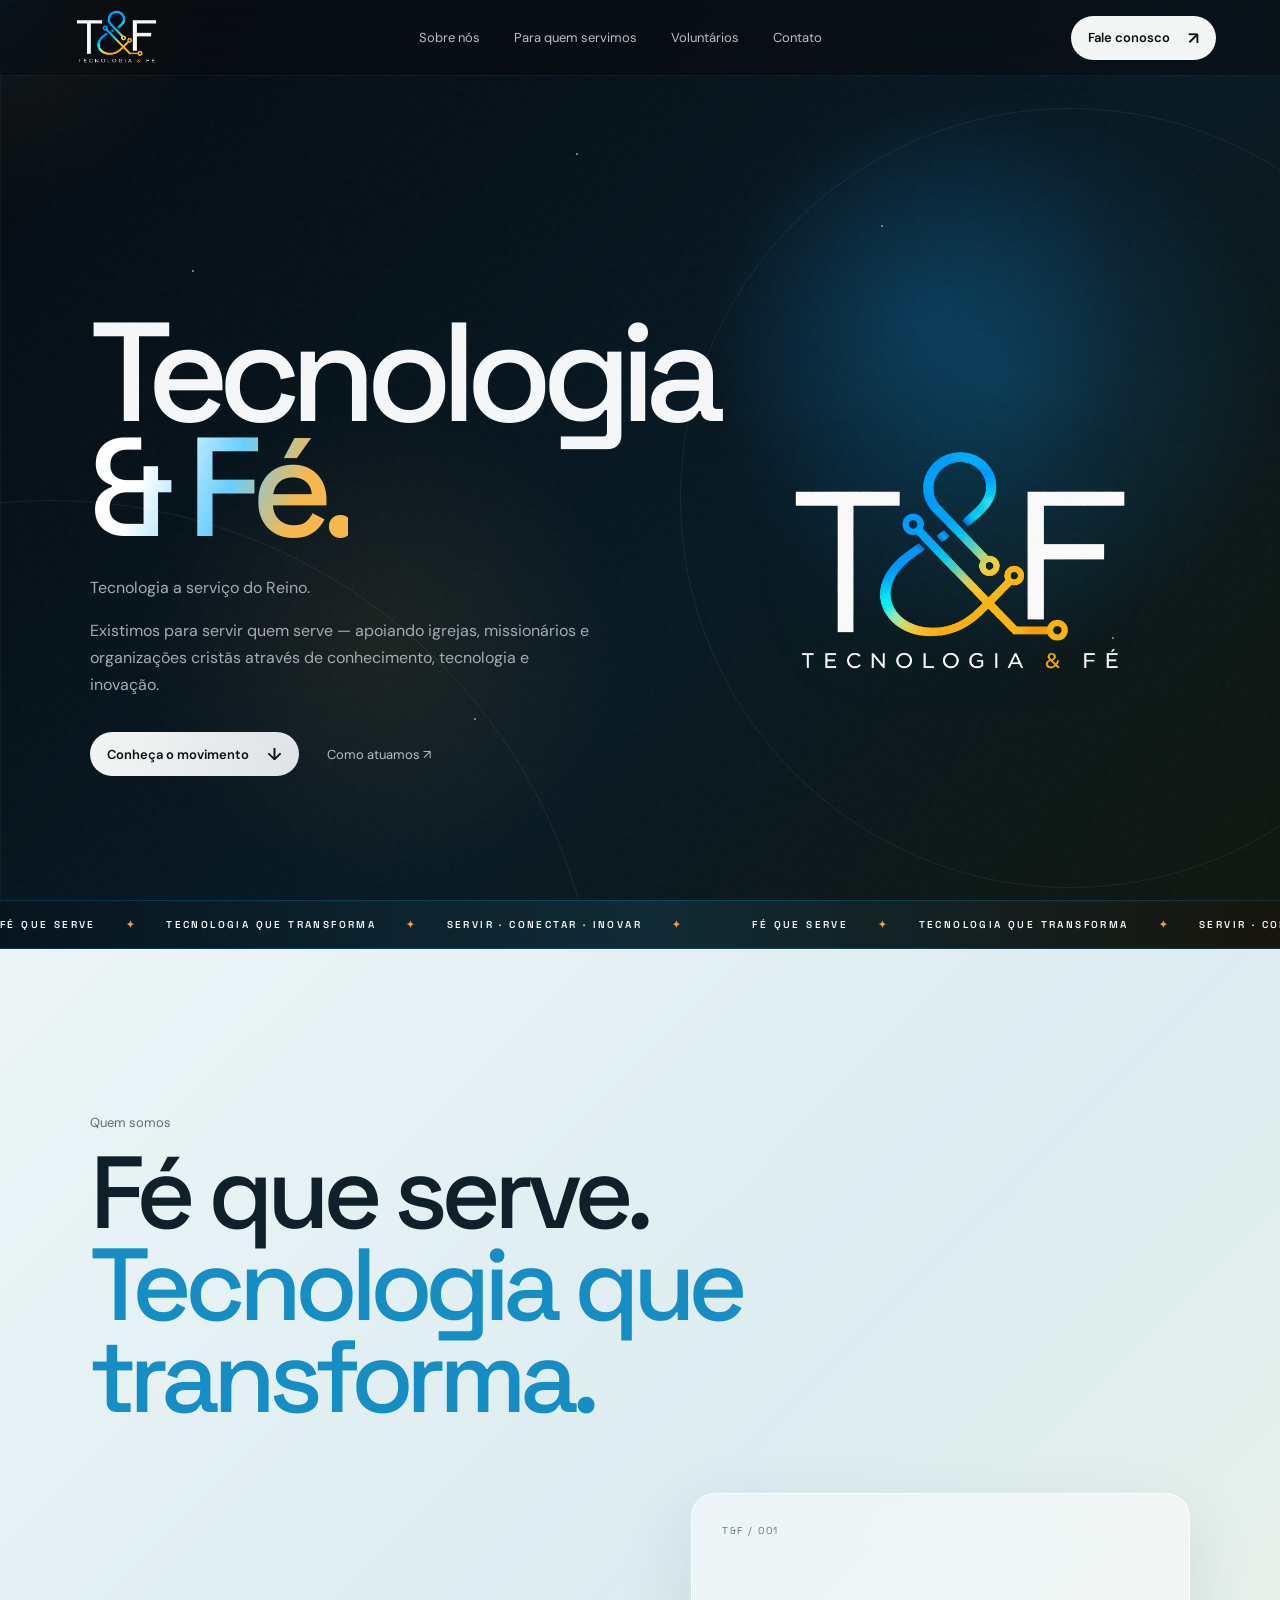
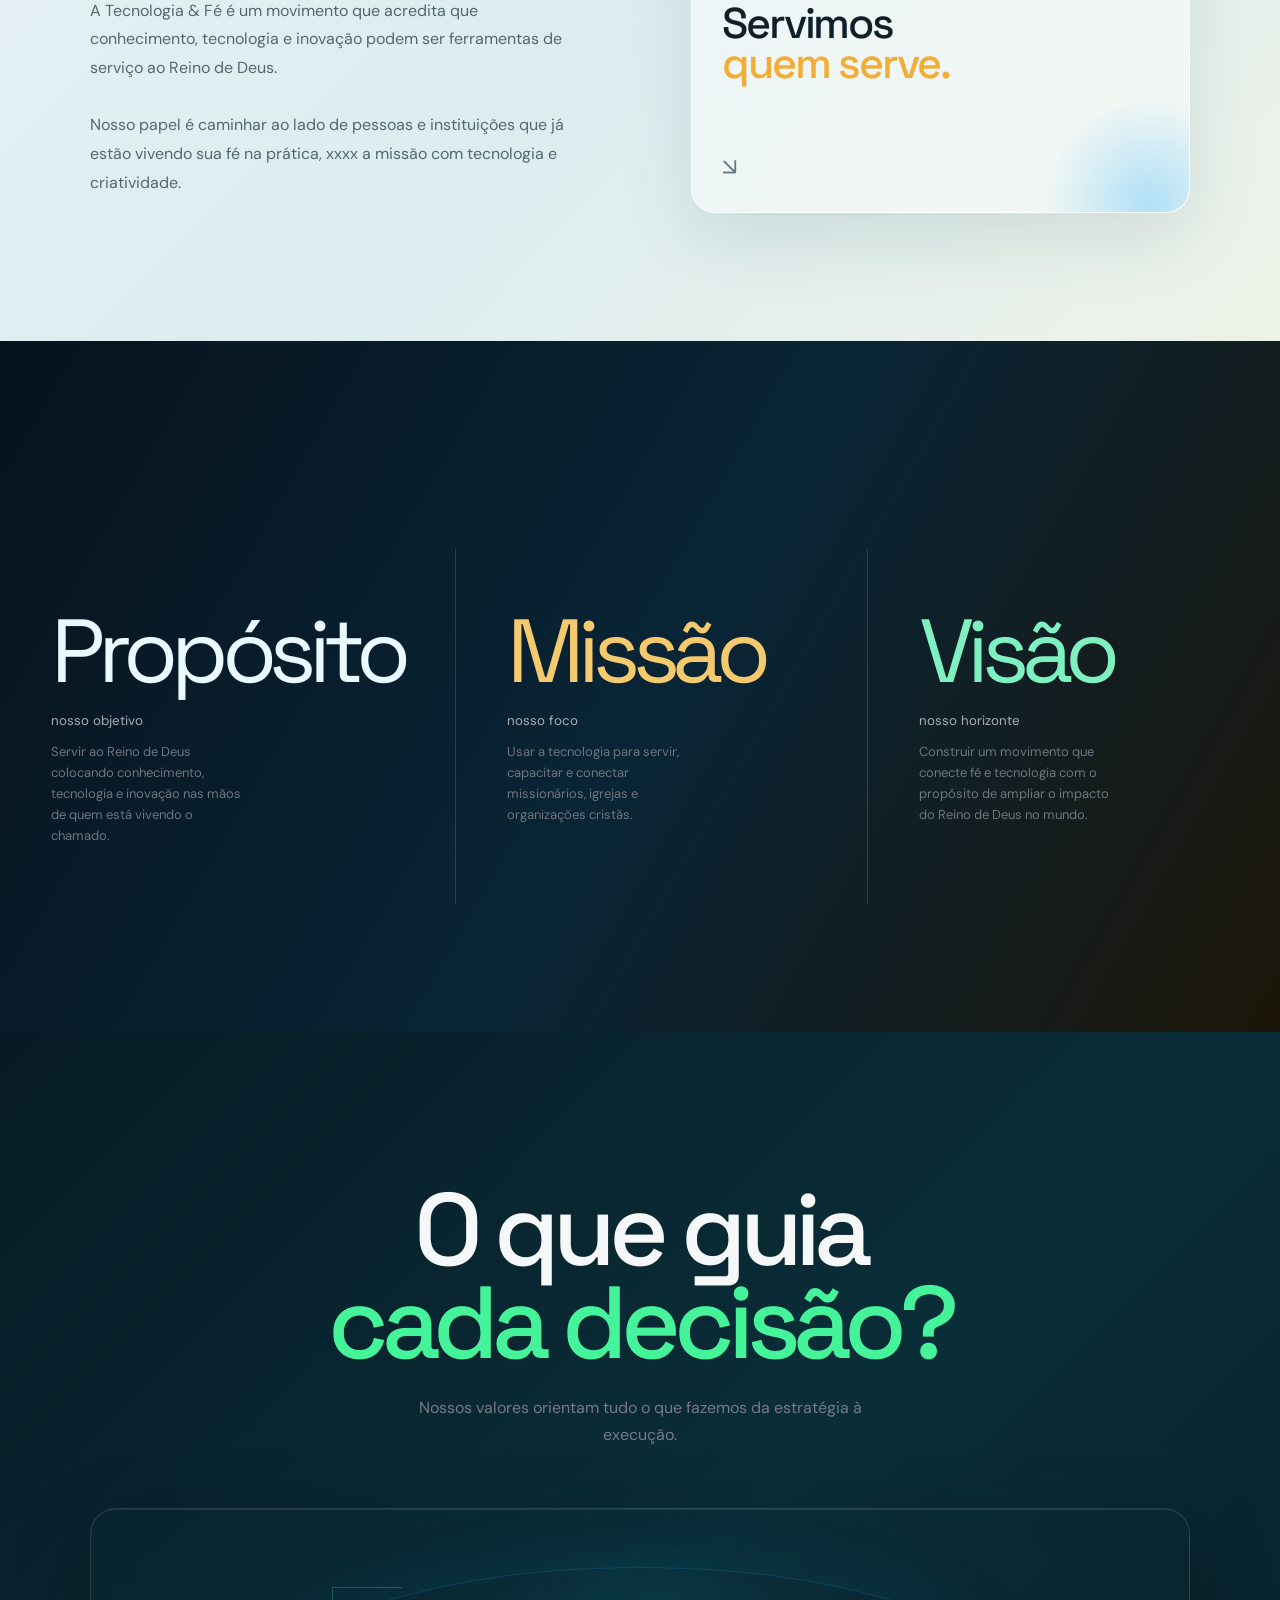
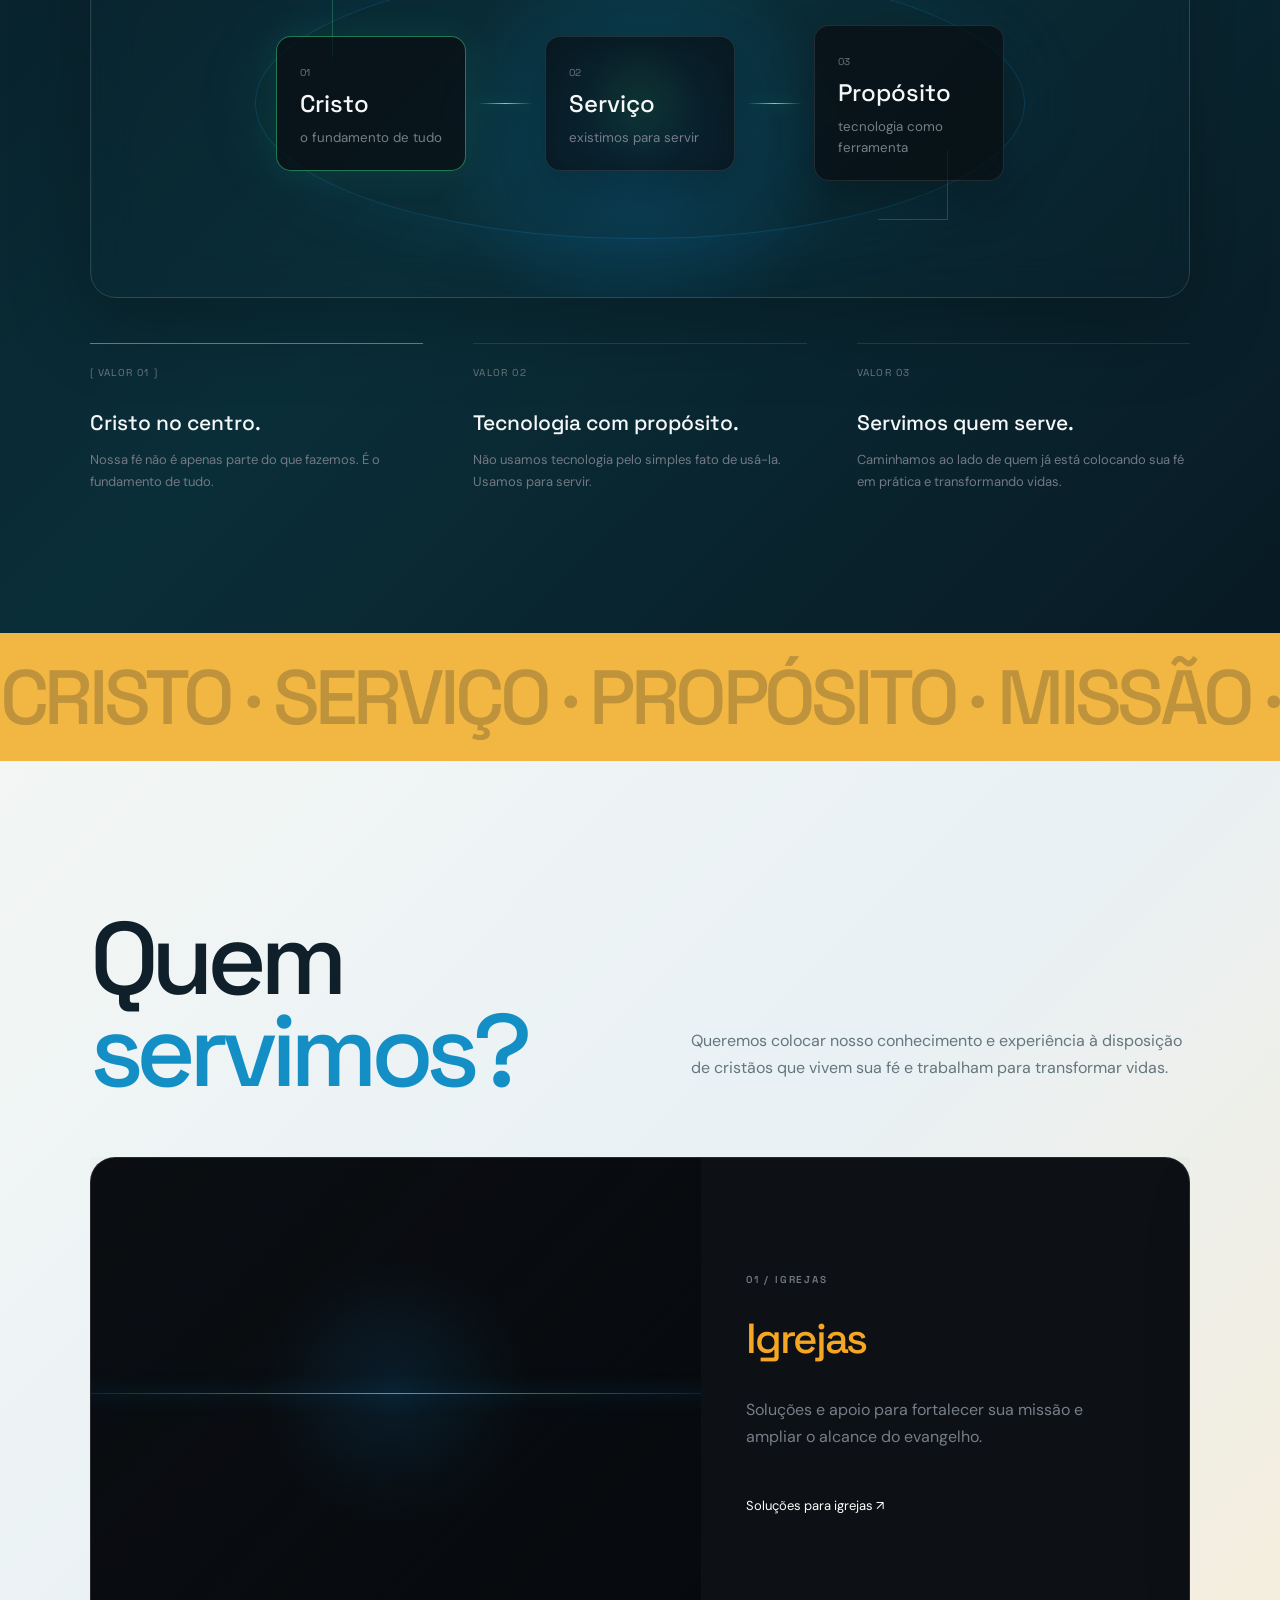
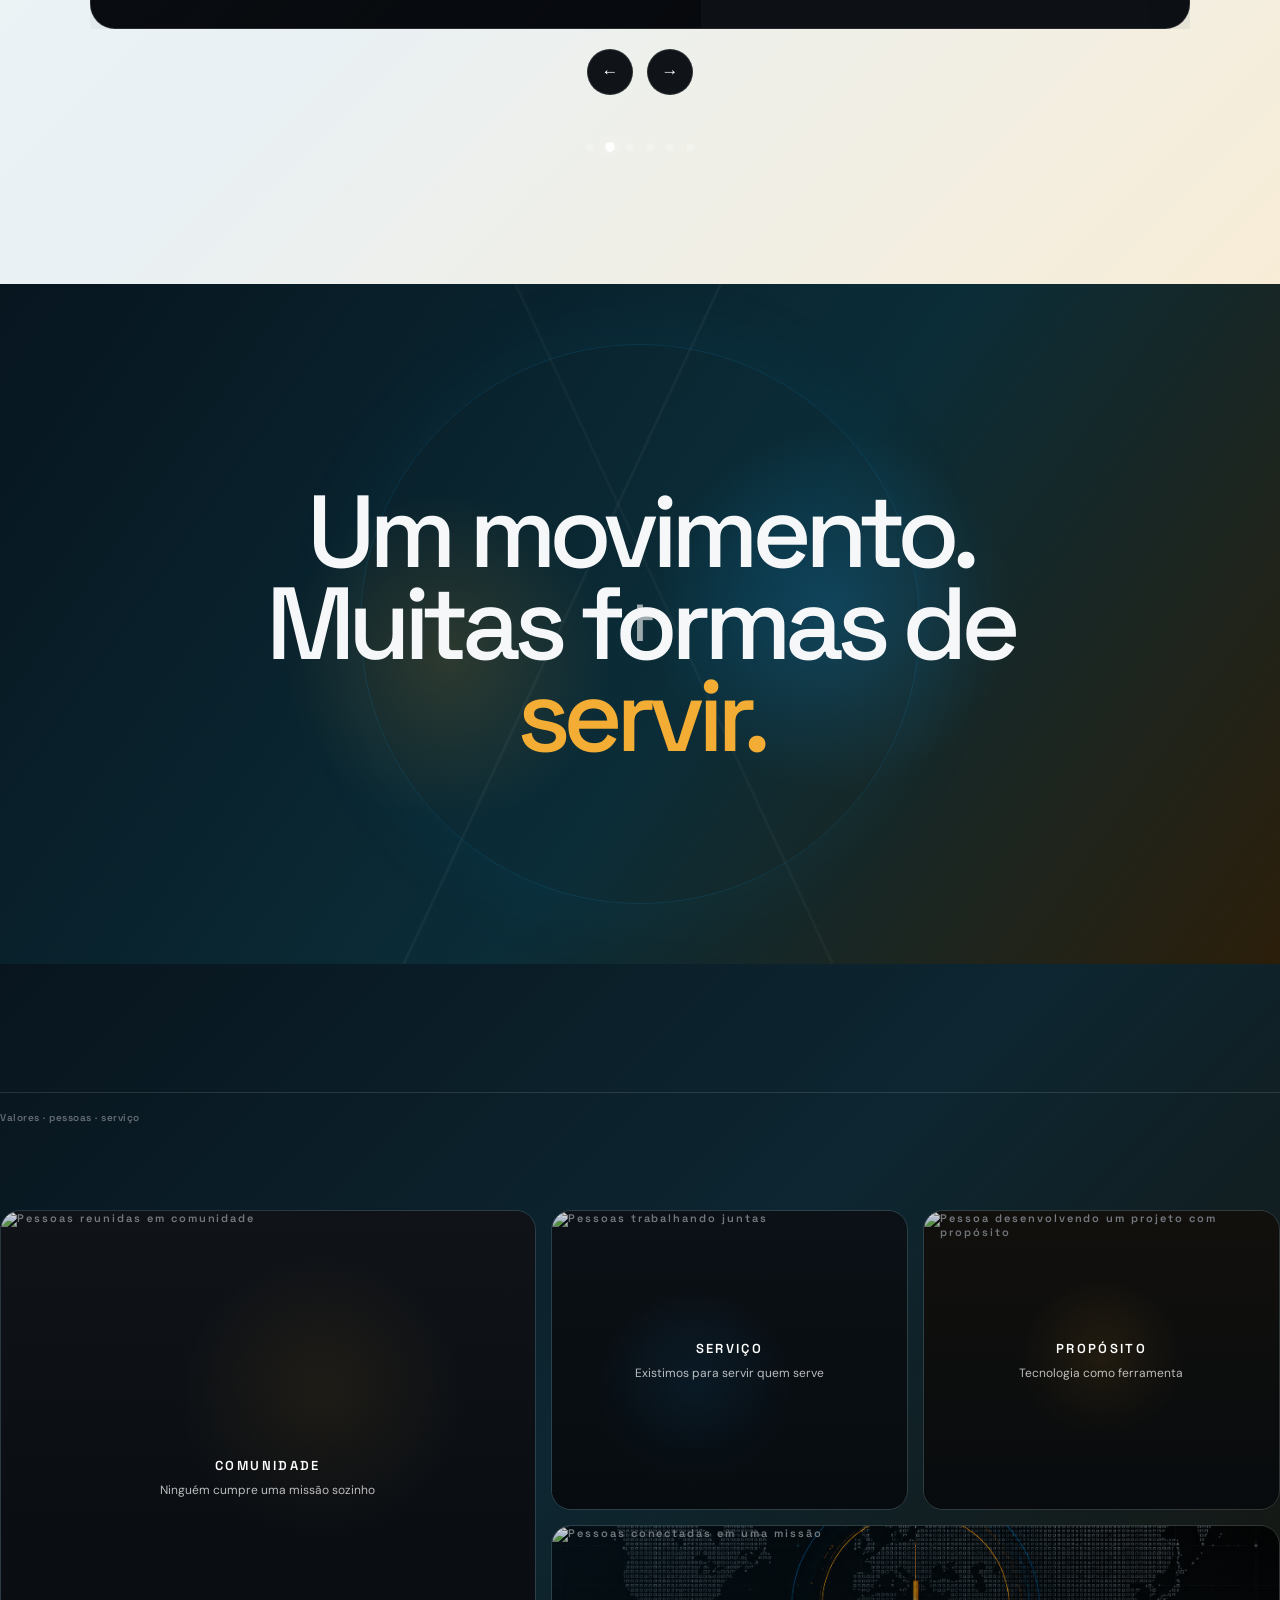
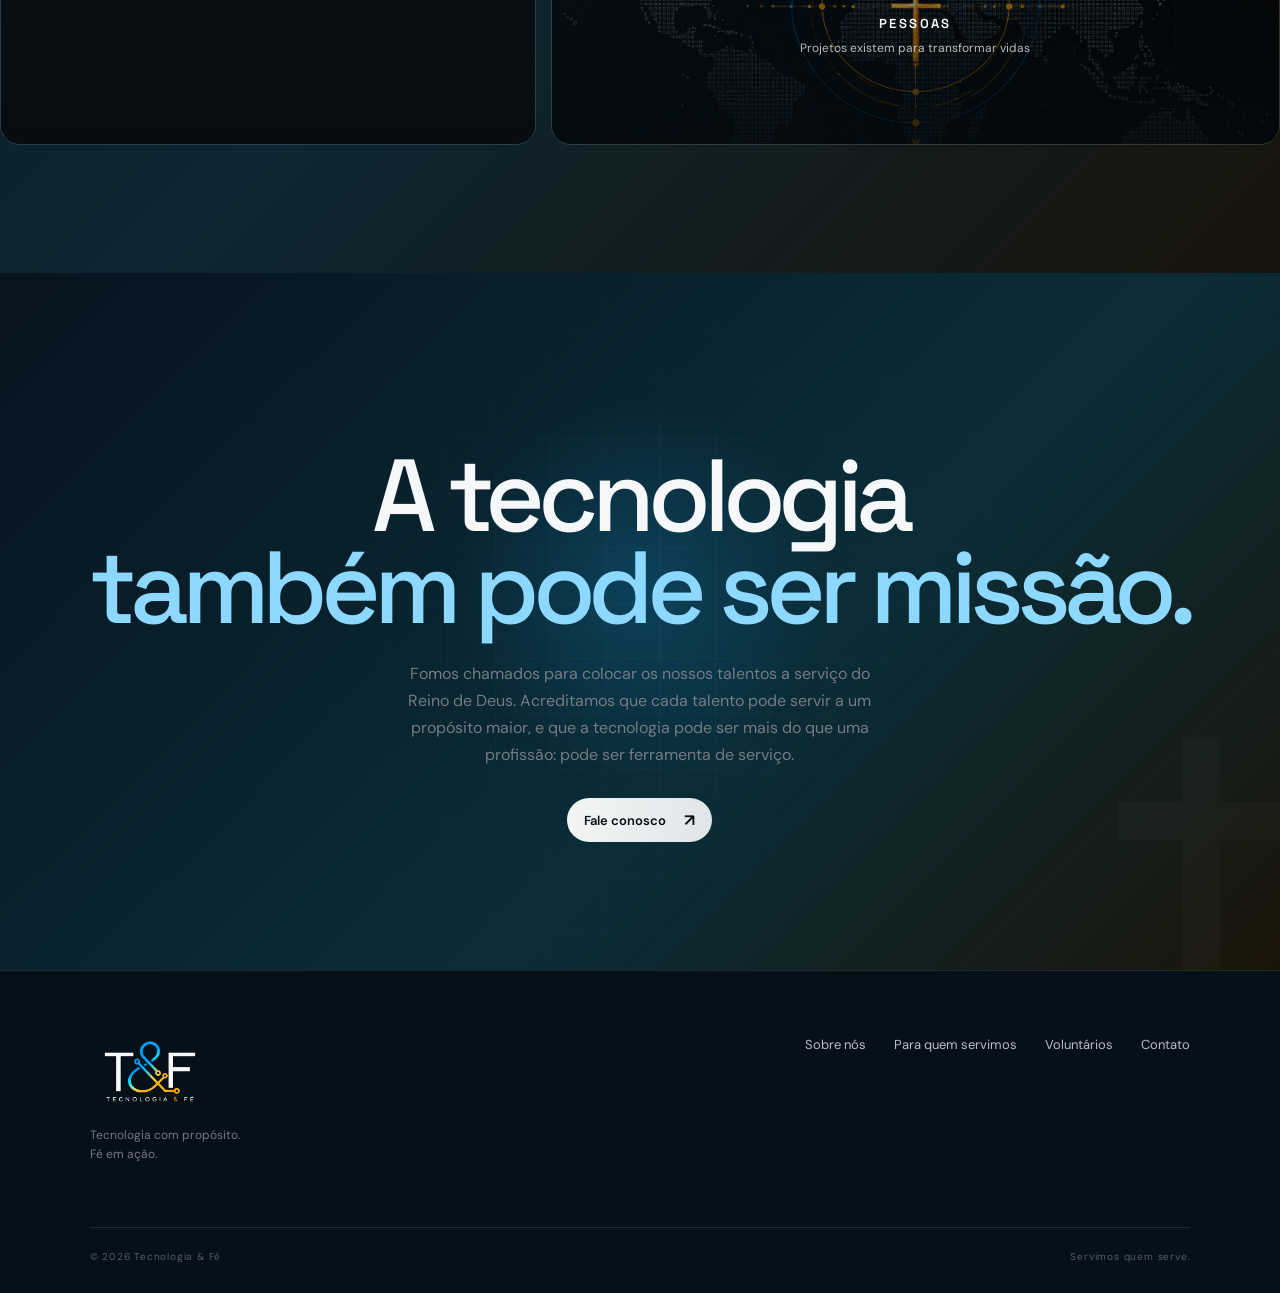
==== commit 0d21d535: "versao um" ====
--- a/index.html
+++ b/index.html
@@ -32,15 +32,19 @@
     <div class="cursor-glow"></div>
     <div class="progress"></div>
     <header class="nav">
-      <a href="#inicio" class="brand"
+      <a href="index.html" class="brand"
         ><img src="assets/logo-oficial.png" alt="Tecnologia & Fé"
       /></a>
       <nav>
-        <a href="#movimento">Movimento</a><a href="#atuacao">Atuação</a
-        ><a href="#projetos">Projetos</a><a href="#impacto">Impacto</a>
+        <a href="sobre.html">Sobre nós</a>
+        <a href="projeto.html">Para quem servimos</a>
+        <a href="voluntarios.html">Voluntários</a>
+        <a href="contato.html">Contato</a>
       </nav>
-      <a href="#contato" class="pill">Fale conosco <span>↗</span></a
-      ><button class="menu" aria-label="Abrir menu">☰</button>
+      <a href="contato.html" class="pill">Fale conosco <span>↗</span></a>
+      <button class="menu" aria-label="Abrir menu" aria-expanded="false">
+        ☰
+      </button>
     </header>
     <main id="inicio">
       <section class="hero section-dark">
@@ -49,6 +53,7 @@
         <div class="hero-orbit orbit-a"></div>
         <div class="hero-orbit orbit-b"></div>
         <div class="hero-particles"><i></i><i></i><i></i><i></i><i></i></div>
+
         <div class="hero-content reveal">
           <h1>Tecnologia<br /><span>&amp; Fé.</span></h1>
           <p class="hero-sub">Tecnologia a serviço do Reino.</p>
@@ -56,6 +61,7 @@
             Existimos para servir quem serve — apoiando igrejas, missionários e
             organizações cristãs através de conhecimento, tecnologia e inovação.
           </p>
+
           <div class="hero-actions">
             <a class="pill primary" href="#movimento"
               >Conheça o movimento <span>↓</span></a
@@ -63,6 +69,7 @@
             <a class="under" href="#atuacao">Como atuamos <span>↗</span></a>
           </div>
         </div>
+
         <div class="hero-logo reveal" data-parallax=".18">
           <img
             src="assets/logo-oficial.png"
@@ -97,8 +104,8 @@
             </p>
             <p>
               Nosso papel é caminhar ao lado de pessoas e instituições que já
-              estão vivendo sua fé na prática, xxxx a missão com
-              tecnologia e criatividade.
+              estão vivendo sua fé na prática, xxxx a missão com tecnologia e
+              criatividade.
             </p>
           </div>
           <div class="glass manifesto reveal">
@@ -131,8 +138,8 @@
             <b>Visão</b>
             <small>nosso horizonte</small>
             <p>
-              Construir um movimento que conecte fé e tecnologia com o
-              propósito de ampliar o impacto do Reino de Deus no mundo.
+              Construir um movimento que conecte fé e tecnologia com o propósito
+              de ampliar o impacto do Reino de Deus no mundo.
             </p>
           </div>
         </div>
@@ -142,8 +149,7 @@
         <div class="center-title reveal">
           <h2>O que guia<br /><span>cada decisão?</span></h2>
           <p>
-            Nossos valores orientam tudo o que fazemos da estratégia à
-            execução.
+            Nossos valores orientam tudo o que fazemos da estratégia à execução.
           </p>
         </div>
         <div class="feature-visual glass reveal">
@@ -206,7 +212,8 @@
         <div class="projects-head reveal">
           <h2>Quem<br /><em>servimos?</em></h2>
           <p>
-            Queremos colocar nosso conhecimento e experiência à disposição de cristãos que vivem sua fé e trabalham para transformar vidas.
+            Queremos colocar nosso conhecimento e experiência à disposição de
+            cristãos que vivem sua fé e trabalham para transformar vidas.
           </p>
         </div>
 
@@ -217,7 +224,6 @@
                 <img
                   src="https://images.unsplash.com/photo-1516321318423-f06f85e504b3?auto=format&fit=crop&w=1200&q=80"
                   alt="Tecnologia para igrejas" />
-                <span>⛪</span>
                 <div class="scan"></div>
               </div>
               <div class="project-info">
@@ -236,7 +242,6 @@
                 <img
                   src="https://images.unsplash.com/photo-1529107386315-e1a2ed48a620?auto=format&fit=crop&w=1200&q=80"
                   alt="Missionários em atuação" />
-                <span>🌎</span>
                 <div class="ring"></div>
               </div>
               <div class="project-info">
@@ -255,7 +260,6 @@
                 <img
                   src="https://images.unsplash.com/photo-1556761175-b413da4baf72?auto=format&fit=crop&w=1200&q=80"
                   alt="Equipe de uma organização cristã" />
-                <span>🤍</span>
                 <div class="route"></div>
               </div>
               <div class="project-info">
@@ -274,7 +278,6 @@
                 <img
                   src="https://images.unsplash.com/photo-1455390582262-044cdead277a?auto=format&fit=crop&w=1200&q=80"
                   alt="Escritor trabalhando" />
-                <span>📚</span>
                 <div class="scan"></div>
               </div>
               <div class="project-info">
@@ -293,7 +296,6 @@
                 <img
                   src="https://images.unsplash.com/photo-1499750310107-5fef28a66643?auto=format&fit=crop&w=1200&q=80"
                   alt="Projeto cristão sendo desenvolvido" />
-                <span>💡</span>
                 <div class="route"></div>
               </div>
               <div class="project-info">
@@ -312,7 +314,6 @@
                 <img
                   src="https://images.unsplash.com/photo-1500530855697-b586d89ba3ee?auto=format&fit=crop&w=1200&q=80"
                   alt="Paisagem representando esperança e liberdade" />
-                <span>🕊️</span>
                 <div class="ring"></div>
               </div>
               <div class="project-info">
@@ -325,6 +326,21 @@
                 <a href="#contato">Apoiar com segurança ↗</a>
               </div>
             </article>
+          </div>
+
+          <div class="carousel-controls" aria-label="Controles do carrossel">
+            <button
+              class="carousel-btn prev"
+              type="button"
+              aria-label="Projeto anterior">
+              ←
+            </button>
+            <button
+              class="carousel-btn next"
+              type="button"
+              aria-label="Próximo projeto">
+              →
+            </button>
           </div>
 
           <div class="dots">
@@ -340,8 +356,6 @@
         </div>
         <div class="impact-orbit">✝</div>
       </section>
-
-      
 
       <section class="gallery section-dark">
         <div class="section-top">
@@ -402,47 +416,18 @@
         </div>
       </section>
 
-      <section class="faq section-dark">
-        <div class="faq-layout">
-          <h2 class="reveal">Nossos<br /><em>valores.</em></h2>
-          <div class="faq-list">
-            <details open>
-              <summary>01 · Cristo<span>+</span></summary>
-              <p>O fundamento de tudo.</p>
-            </details>
-            <details>
-              <summary>02 · Serviço<span>+</span></summary>
-              <p>Existimos para servir quem serve.</p>
-            </details>
-            <details>
-              <summary>03 · Propósito<span>+</span></summary>
-              <p>Tecnologia como ferramenta para a missão.</p>
-            </details>
-            <details>
-              <summary>04 · Missão<span>+</span></summary>
-              <p>
-                Fomos chamados para ir e levar esperança, fé e transformação.
-              </p>
-            </details>
-            <details>
-              <summary>05 · Pessoas<span>+</span></summary>
-              <p>Projetos existem para pessoas.</p>
-            </details>
-          </div>
-        </div>
-      </section>
-
       <section class="cta section-dark">
         <div class="cta-grid"></div>
         <div class="cta-inner reveal">
           <h2>A tecnologia<br /><em>também pode ser missão.</em></h2>
           <p>
-            Fomos chamados para colocar os nossos talentos a serviço do Reino de Deus. Acreditamos que cada talento pode servir a
-            um propósito maior, e que a tecnologia pode ser mais do que uma profissão:
-            pode ser ferramenta de serviço.
+            Fomos chamados para colocar os nossos talentos a serviço do Reino de
+            Deus. Acreditamos que cada talento pode servir a um propósito maior,
+            e que a tecnologia pode ser mais do que uma profissão: pode ser
+            ferramenta de serviço.
           </p>
-          <a class="pill primary" href="mailto:contato@tecnologiaefe.org"
-            >Fale conosco<span>↗</span></a
+          <a class="pill primary" href="contato.html"
+            >Fale conosco <span>↗</span></a
           >
         </div>
         <div class="cta-cross">✝</div>
@@ -454,8 +439,10 @@
         <p>Tecnologia com propósito.<br />Fé em ação.</p>
       </div>
       <div class="footer-links">
-        <a href="#movimento">Movimento</a><a href="#atuacao">Atuação</a>
-        <a href="#projetos">Projetos</a><a href="#contato">Contato</a>
+        <a href="sobre.html">Sobre nós</a>
+        <a href="projeto.html">Para quem servimos</a>
+        <a href="voluntarios.html">Voluntários</a>
+        <a href="contato.html">Contato</a>
       </div>
       <div class="footer-bottom">
         <span>© 2026 Tecnologia &amp; Fé</span><span>Servimos quem serve.</span>
--- a/style.css
+++ b/style.css
@@ -662,6 +662,7 @@
 }
 .project-carousel {
   display: flex;
+  flex-direction: column;
   align-items: center;
   gap: 20px;
 }
@@ -681,6 +682,7 @@
   border-radius: 25px;
   overflow: hidden;
   background: #0d1014;
+  flex-shrink: 0;
 }
 .project-art {
   min-height: 470px;
@@ -703,8 +705,8 @@
       rgba(22, 169, 255, 0.24),
       transparent 35%
     ),
-    linear-gradient(rgba(255, 255, 255, 0.025) 1px, transparent 1px),
-    linear-gradient(90deg, rgba(255, 255, 255, 0.025) 1px, transparent 1px);
+    linear-gradient(rgba(16, 32, 42, 0.06) 1px, transparent 1px),
+    linear-gradient(90deg, rgba(16, 32, 42, 0.06) 1px, transparent 1px);
   background-size:
     auto,
     42px 42px,
@@ -760,7 +762,9 @@
   justify-content: center;
 }
 .project-info > span {
-  color: #e9ebee;
+  font: 600 10px/1.4 "Space Grotesk";
+  letter-spacing: 0.18em;
+  color: #737983;
 }
 .project-info h3 {
   font: 500 42px "Space Grotesk";
@@ -1220,6 +1224,37 @@
   .section-top {
     margin-bottom: 55px;
   }
+  .intro-grid {
+    display: grid;
+    justify-items: center;
+    text-align: center;
+    gap: 32px;
+  }
+  .intro-grid .copy {
+    max-width: 100%;
+    text-align: center;
+  }
+  .manifesto {
+    width: 100%;
+    max-width: 420px;
+    min-height: 240px;
+    display: flex;
+    align-items: center;
+    justify-content: center;
+    text-align: center;
+    padding: 28px 20px;
+  }
+  .manifesto strong {
+    display: block;
+    text-align: center;
+    margin: 0 auto;
+  }
+  .manifesto .index,
+  .manifesto .arrow {
+    display: block;
+    text-align: center;
+    margin-inline: auto;
+  }
   .gallery-grid {
     display: grid;
     grid-template-columns: 1fr;
@@ -1455,19 +1490,58 @@
   background:
     radial-gradient(
       circle at 50% 50%,
-      rgba(22, 169, 255, 0.25),
+      rgba(22, 169, 255, 0.24),
       transparent 35%
     ),
     linear-gradient(rgba(16, 32, 42, 0.06) 1px, transparent 1px),
     linear-gradient(90deg, rgba(16, 32, 42, 0.06) 1px, transparent 1px);
+  background-size:
+    auto,
+    42px 42px,
+    42px 42px;
+}
+.art-code .scan {
+  position: absolute;
+  width: 120%;
+  height: 1px;
+  background: linear-gradient(90deg, transparent, var(--blue), transparent);
+  box-shadow: 0 0 20px var(--blue);
+  animation: scan 4s infinite;
+}
+@keyframes scan {
+  0%,
+  100% {
+    top: 15%;
+  }
+  50% {
+    top: 85%;
+  }
 }
 .art-church {
   background:
     radial-gradient(circle, rgba(245, 166, 35, 0.26), transparent 30%), #f1e4cb;
 }
+.art-church .ring {
+  position: absolute;
+  width: 330px;
+  height: 330px;
+  border: 1px solid rgba(245, 166, 35, 0.3);
+  border-radius: 50%;
+  box-shadow: 0 0 80px rgba(245, 166, 35, 0.12);
+}
 .art-mission {
   background:
     radial-gradient(circle, rgba(69, 244, 154, 0.2), transparent 32%), #dcefe7;
+}
+.art-mission .route {
+  width: 80%;
+  height: 55%;
+  border: 1px solid rgba(69, 244, 154, 0.3);
+  border-left-color: transparent;
+  border-bottom-color: transparent;
+  border-radius: 50%;
+  transform: rotate(-24deg);
+  box-shadow: 0 0 30px rgba(69, 244, 154, 0.1);
 }
 .carousel-btn {
   background: rgba(255, 255, 255, 0.7);
@@ -1645,8 +1719,8 @@
       rgba(22, 169, 255, 0.24),
       transparent 35%
     ),
-    linear-gradient(rgba(255, 255, 255, 0.025) 1px, transparent 1px),
-    linear-gradient(90deg, rgba(255, 255, 255, 0.025) 1px, transparent 1px);
+    linear-gradient(rgba(16, 32, 42, 0.06) 1px, transparent 1px),
+    linear-gradient(90deg, rgba(16, 32, 42, 0.06) 1px, transparent 1px);
   background-size:
     auto,
     42px 42px,
@@ -1672,7 +1746,7 @@
 
 .art-church {
   background:
-    radial-gradient(circle, rgba(245, 166, 35, 0.2), transparent 30%), #15120d;
+    radial-gradient(circle, rgba(245, 166, 35, 0.2), transparent 30%), #f1e4cb;
 }
 .art-church .ring {
   position: absolute;
@@ -1778,7 +1852,6 @@
   padding-block: clamp(80px, 10vw, 150px);
 }
 
-/* Espaçamento extra para títulos próximos às linhas divisórias */
 .statement,
 .center-title,
 .projects-head,
@@ -1788,7 +1861,6 @@
   padding-top: 24px;
 }
 
-/* Evita que âncoras fiquem grudadas no topo */
 section[id] {
   scroll-margin-top: 90px;
 }
@@ -1804,8 +1876,34 @@
   .cta {
     padding-block: 72px;
   }
-}
-
+
+  .stat-grid {
+    grid-template-columns: 1fr;
+    gap: 24px;
+  }
+
+  .stat {
+    padding: 28px 20px;
+    text-align: center;
+    border-right: 0;
+    border-bottom: 1px solid var(--line);
+    min-height: auto;
+  }
+
+  .stat b,
+  .stat small,
+  .stat p {
+    text-align: center;
+    margin-left: auto;
+    margin-right: auto;
+    display: block;
+  }
+
+  .stat p {
+    max-width: 260px;
+    line-height: 1.7;
+  }
+}
 .project-art {
   position: relative;
   overflow: hidden;
@@ -1826,12 +1924,15 @@
 .project-art > img {
   position: absolute;
   inset: 0;
+  z-index: -2;
   width: 100%;
   height: 100%;
   object-fit: cover;
   opacity: 0.58;
   filter: saturate(0.75);
-  transition: transform 0.6s ease, opacity 0.6s ease;
+  transition:
+    transform 0.6s ease,
+    opacity 0.6s ease;
 }
 
 .project-card:hover .project-art > img {
@@ -1866,7 +1967,9 @@
   height: 100%;
   object-fit: cover;
   filter: saturate(0.75);
-  transition: transform 0.6s ease, filter 0.6s ease;
+  transition:
+    transform 0.6s ease,
+    filter 0.6s ease;
 }
 
 .gallery-overlay {
@@ -1950,4 +2053,558 @@
 
 [vw-access-button] {
   z-index: 90 !important;
-}+}
+
+@media (max-width: 560px) {
+  .section,
+  .stats,
+  .impact,
+  .gallery,
+  .faq,
+  .cta {
+    text-align: center;
+  }
+
+  .hero-content,
+  .intro-grid,
+  .copy,
+  .statement,
+  .center-title,
+  .projects-head,
+  .impact-content,
+  .faq-layout,
+  .cta-inner {
+    text-align: center;
+  }
+
+  .hero-actions {
+    align-items: center;
+  }
+
+  .copy,
+  .center-title p,
+  .projects-head p,
+  .impact-content p,
+  .cta p {
+    margin-left: auto;
+    margin-right: auto;
+  }
+
+  .steps {
+    text-align: center;
+  }
+
+  .step h3,
+  .step p {
+    margin-left: auto;
+    margin-right: auto;
+  }
+
+  .faq-list {
+    text-align: center;
+  }
+
+  .faq-list summary {
+    text-align: center;
+  }
+
+  .faq-list details p {
+    margin-left: auto;
+    margin-right: auto;
+  }
+
+  .project-card {
+    display: flex;
+    flex-direction: column;
+    width: 100%;
+    min-width: 100%;
+    text-align: center;
+  }
+
+  .project-art {
+    width: 100%;
+    min-height: 260px;
+    height: 260px;
+  }
+
+  .project-info {
+    width: 100%;
+    padding: 30px 22px 35px;
+    align-items: center;
+    text-align: center;
+  }
+
+  .project-info h3,
+  .project-info p {
+    margin-left: auto;
+    margin-right: auto;
+  }
+
+  .project-info a {
+    margin-top: 24px;
+  }
+
+  .dots {
+    text-align: center;
+  }
+}
+
+.project-carousel {
+  display: flex;
+  flex-direction: column;
+  align-items: center;
+  gap: 20px;
+}
+
+.carousel-controls {
+  display: flex;
+  align-items: center;
+  justify-content: center;
+  gap: 14px;
+  width: 100%;
+}
+
+.carousel-btn {
+  flex: 0 0 46px;
+  width: 46px;
+  height: 46px;
+  border-radius: 50%;
+  border: 1px solid var(--line);
+  background: #101419;
+  color: #fff;
+  cursor: pointer;
+  font-size: 17px;
+  display: inline-flex;
+  align-items: center;
+  justify-content: center;
+  transition:
+    transform 0.25s ease,
+    border-color 0.25s ease,
+    background 0.25s ease;
+}
+
+.carousel-btn:hover {
+  transform: translateY(-2px);
+  border-color: rgba(255, 255, 255, 0.24);
+  background: #171d24;
+}
+
+.project-track {
+  display: flex;
+  overflow: hidden;
+  scroll-behavior: smooth;
+  flex: 1;
+  gap: 24px;
+  width: 100%;
+}
+
+
+.team-section {
+  padding-top: 120px;
+}
+
+.team-header {
+  display: flex;
+  flex-direction: column;
+  gap: 10px;
+  margin-bottom: 55px;
+}
+
+.team-header h2 {
+  margin: 0;
+  font: 500 clamp(52px, 7vw, 104px) / 0.9 "Space Grotesk";
+  letter-spacing: -0.07em;
+}
+
+.team-header h2 em {
+  color: #8dd8ff;
+  font-style: normal;
+}
+
+.team-grid {
+  display: grid;
+  grid-template-columns: repeat(2, minmax(0, 1fr));
+  gap: 30px;
+}
+
+.team-card {
+  display: flex;
+  flex-direction: column;
+  overflow: hidden;
+  border: 1px solid rgba(255, 255, 255, 0.12);
+  border-radius: 28px;
+  background: rgba(255, 255, 255, 0.025);
+  box-shadow: 0 25px 70px rgba(0, 0, 0, 0.18);
+  transition: transform 0.25s ease, border-color 0.25s ease;
+}
+
+.team-card:hover {
+  transform: translateY(-4px);
+  border-color: rgba(255, 255, 255, 0.2);
+}
+
+.team-photo {
+  height: 360px;
+  overflow: hidden;
+}
+
+.team-photo img {
+  display: block;
+  width: 100%;
+  height: 100%;
+  object-fit: cover;
+  filter: saturate(0.9) contrast(1.04);
+}
+
+.team-copy {
+  padding: 28px 26px 30px;
+}
+
+.team-role {
+  display: inline-block;
+  margin-bottom: 10px;
+  color: #8dd8ff;
+  font: 600 10px/1.4 "Space Grotesk";
+  letter-spacing: 0.16em;
+  text-transform: uppercase;
+}
+
+.team-copy h3 {
+  margin: 0 0 12px;
+  font: 500 32px / 1.05 "Space Grotesk";
+  letter-spacing: -0.05em;
+}
+
+.team-copy p {
+  margin: 0;
+  color: #8a919c;
+  line-height: 1.7;
+  font-size: 15px;
+}
+
+@media (max-width: 900px) {
+  .team-grid {
+    grid-template-columns: 1fr;
+  }
+
+  .team-photo {
+    height: 440px;
+  }
+}
+
+@media (max-width: 560px) {
+  .team-section {
+    padding-top: 90px;
+  }
+
+  .team-header {
+    margin-bottom: 32px;
+  }
+
+  .team-photo {
+    height: 320px;
+  }
+
+  .team-copy {
+    padding: 22px 18px 24px;
+  }
+
+  .team-copy h3 {
+    font-size: 26px;
+  }
+
+  .team-copy p {
+    font-size: 14px;
+  }
+}
+
+.nav {
+  height: 76px;
+  display: flex;
+  align-items: center;
+  justify-content: space-between;
+  padding: 0 5vw;
+  position: fixed;
+  top: 0;
+  left: 0;
+  right: 0;
+  z-index: 50;
+  background: rgba(8, 10, 13, 0.52);
+  backdrop-filter: blur(18px);
+  border-bottom: 1px solid rgba(255, 255, 255, 0.06);
+}
+.brand img {
+  width: 105px;
+  height: auto;
+  display: block;
+}
+.nav nav {
+  display: flex;
+  gap: 34px;
+  align-items: center;
+}
+.nav nav a,
+.under,
+.footer-links a {
+  color: #b9bec6;
+  text-decoration: none;
+  font-size: 13px;
+  transition: 0.25s;
+}
+.nav nav a:hover,
+.footer-links a:hover,
+.under:hover {
+  color: #fff;
+}
+.menu {
+  display: none;
+  background: none;
+  border: 0;
+  color: #fff;
+  font-size: 20px;
+  cursor: pointer;
+}
+.home-links {
+  display: flex;
+  flex-wrap: wrap;
+  align-items: center;
+  gap: 12px;
+  margin-top: 34px;
+}
+.home-links a {
+  display: inline-flex;
+  align-items: center;
+  justify-content: center;
+  padding: 11px 16px;
+  min-height: 42px;
+  border-radius: 999px;
+  font-size: 12px;
+  line-height: 1;
+  text-decoration: none;
+  transition: 0.25s ease;
+}
+.home-links a:nth-child(odd) {
+  background: linear-gradient(100deg, #f4f5f5, #dfe5e7);
+  color: #0a0c0f;
+  font-weight: 600;
+}
+.home-links a:nth-child(even) {
+  background: rgba(255, 255, 255, 0.04);
+  border: 1px solid rgba(255, 255, 255, 0.12);
+  color: #f5f7f8;
+}
+.home-links a:hover {
+  transform: translateY(-2px);
+}
+
+
+@media (max-width: 900px) {
+  .nav nav {
+    position: absolute;
+    top: 76px;
+    left: 0;
+    right: 0;
+    display: none;
+    flex-direction: column;
+    align-items: flex-start;
+    gap: 18px;
+    padding: 18px 6vw 24px;
+    background: rgba(8, 10, 13, 0.94);
+    border-bottom: 1px solid rgba(255, 255, 255, 0.08);
+    z-index: 60;
+  }
+  .nav nav.open {
+    display: flex;
+  }
+  .nav nav a {
+    font-size: 15px;
+  }
+  .nav > .pill {
+    display: none;
+  }
+  .menu {
+    display: block;
+  }
+  .home-links {
+    width: 100%;
+  }
+  .home-links a {
+    flex: 1 1 calc(50% - 12px);
+    min-width: 140px;
+  }
+}
+
+.faq-layout {
+  display: grid;
+  grid-template-columns: 0.8fr 1.2fr;
+  align-items: center;
+  gap: clamp(24px, 4vw, 72px);
+}
+
+.contact-card {
+  padding: 30px 28px;
+  border-radius: 26px;
+  background:
+    radial-gradient(circle at top right, rgba(22, 169, 255, 0.18), transparent 35%),
+    rgba(255, 255, 255, 0.035);
+  border: 1px solid rgba(255, 255, 255, 0.12);
+  min-height: 100%;
+  display: flex;
+  flex-direction: column;
+  justify-content: space-between;
+  box-shadow: 0 24px 80px rgba(0, 0, 0, 0.18);
+}
+
+.contact-card-header {
+  margin-bottom: 26px;
+}
+
+.contact-card-main {
+  display: grid;
+  gap: 10px;
+  margin-bottom: 28px;
+}
+
+.contact-label {
+  color: #b9bec6;
+  font: 600 11px "Space Grotesk";
+  letter-spacing: 0.14em;
+  text-transform: uppercase;
+}
+
+.contact-card-main a {
+  color: #fff;
+  text-decoration: none;
+  font: 500 clamp(26px, 2.8vw, 42px) / 1.05 "Space Grotesk";
+  letter-spacing: -0.05em;
+  word-break: break-word;
+}
+
+.contact-card-list {
+  list-style: none;
+  padding: 0;
+  margin: 0;
+  display: grid;
+  gap: 12px;
+}
+
+.contact-card-list li {
+  position: relative;
+  padding-left: 20px;
+  color: #c0c6ce;
+  font-size: 14px;
+}
+
+.contact-card-list li::before {
+  content: "";
+  position: absolute;
+  left: 0;
+  top: 9px;
+  width: 8px;
+  height: 8px;
+  border-radius: 50%;
+  background: linear-gradient(135deg, var(--blue), var(--gold));
+  box-shadow: 0 0 12px rgba(22, 169, 255, 0.5);
+}
+
+.contact-form {
+  display: grid;
+  gap: 18px;
+  width: min(100%, 720px);
+  margin: 0 auto;
+  padding: 30px;
+  border-radius: 24px;
+  background: rgba(255, 255, 255, 0.035);
+  border: 1px solid rgba(255, 255, 255, 0.12);
+  box-shadow: 0 24px 80px rgba(0, 0, 0, 0.18);
+}
+
+.contact-field {
+  display: grid;
+  gap: 8px;
+}
+
+.contact-field label {
+  color: #b9bec6;
+  font-size: 13px;
+  letter-spacing: 0.03em;
+}
+
+.contact-form input,
+.contact-form textarea {
+  width: 100%;
+  padding: 14px 16px;
+  border-radius: 12px;
+  border: 1px solid rgba(255, 255, 255, 0.12);
+  background: rgba(255, 255, 255, 0.02);
+  color: #fff;
+  font: 400 15px "DM Sans", sans-serif;
+  outline: none;
+  transition:
+    border-color 0.2s ease,
+    box-shadow 0.2s ease,
+    background 0.2s ease;
+}
+
+.contact-form input::placeholder,
+.contact-form textarea::placeholder {
+  color: rgba(255, 255, 255, 0.42);
+}
+
+.contact-form input:focus,
+.contact-form textarea:focus {
+  border-color: rgba(22, 169, 255, 0.7);
+  box-shadow: 0 0 0 4px rgba(22, 169, 255, 0.12);
+  background: rgba(255, 255, 255, 0.03);
+}
+
+.contact-form textarea {
+  resize: vertical;
+  min-height: 140px;
+}
+
+.contact-submit {
+  width: fit-content;
+  min-width: 205px;
+  justify-self: start;
+  border: none;
+  cursor: pointer;
+}
+
+@media (max-width: 900px) {
+  .faq-layout {
+    grid-template-columns: 1fr;
+  }
+
+  .contact-card,
+  .contact-form {
+    padding: 22px;
+  }
+
+  .contact-card-main a {
+    font-size: clamp(22px, 6vw, 34px);
+  }
+}
+
+@media (max-width: 560px) {
+  .contact-card {
+    padding: 22px 18px;
+  }
+
+  .contact-card-main a {
+    font-size: 26px;
+  }
+
+  .contact-card-list li {
+    font-size: 13px;
+  }
+
+  .contact-form {
+    padding: 18px;
+  }
+
+  .contact-submit {
+    width: 100%;
+    justify-self: stretch;
+  }
+}
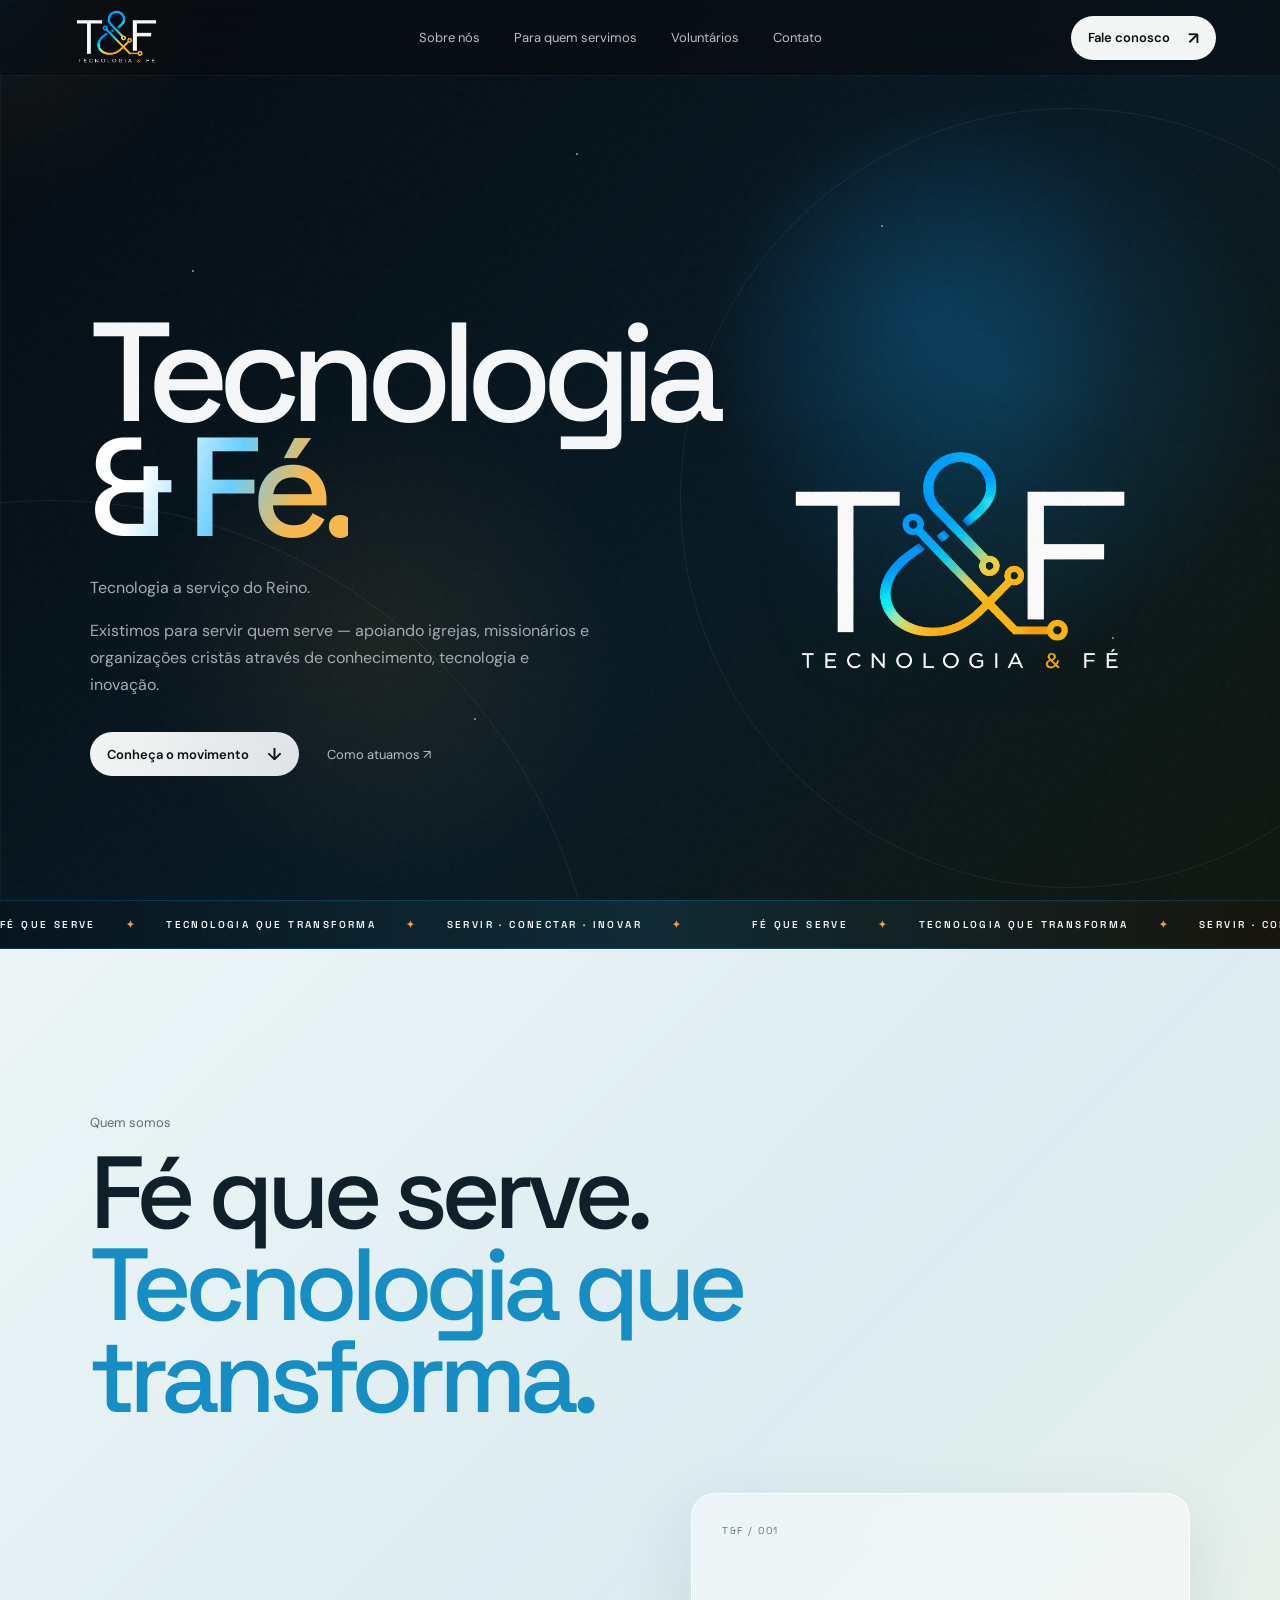
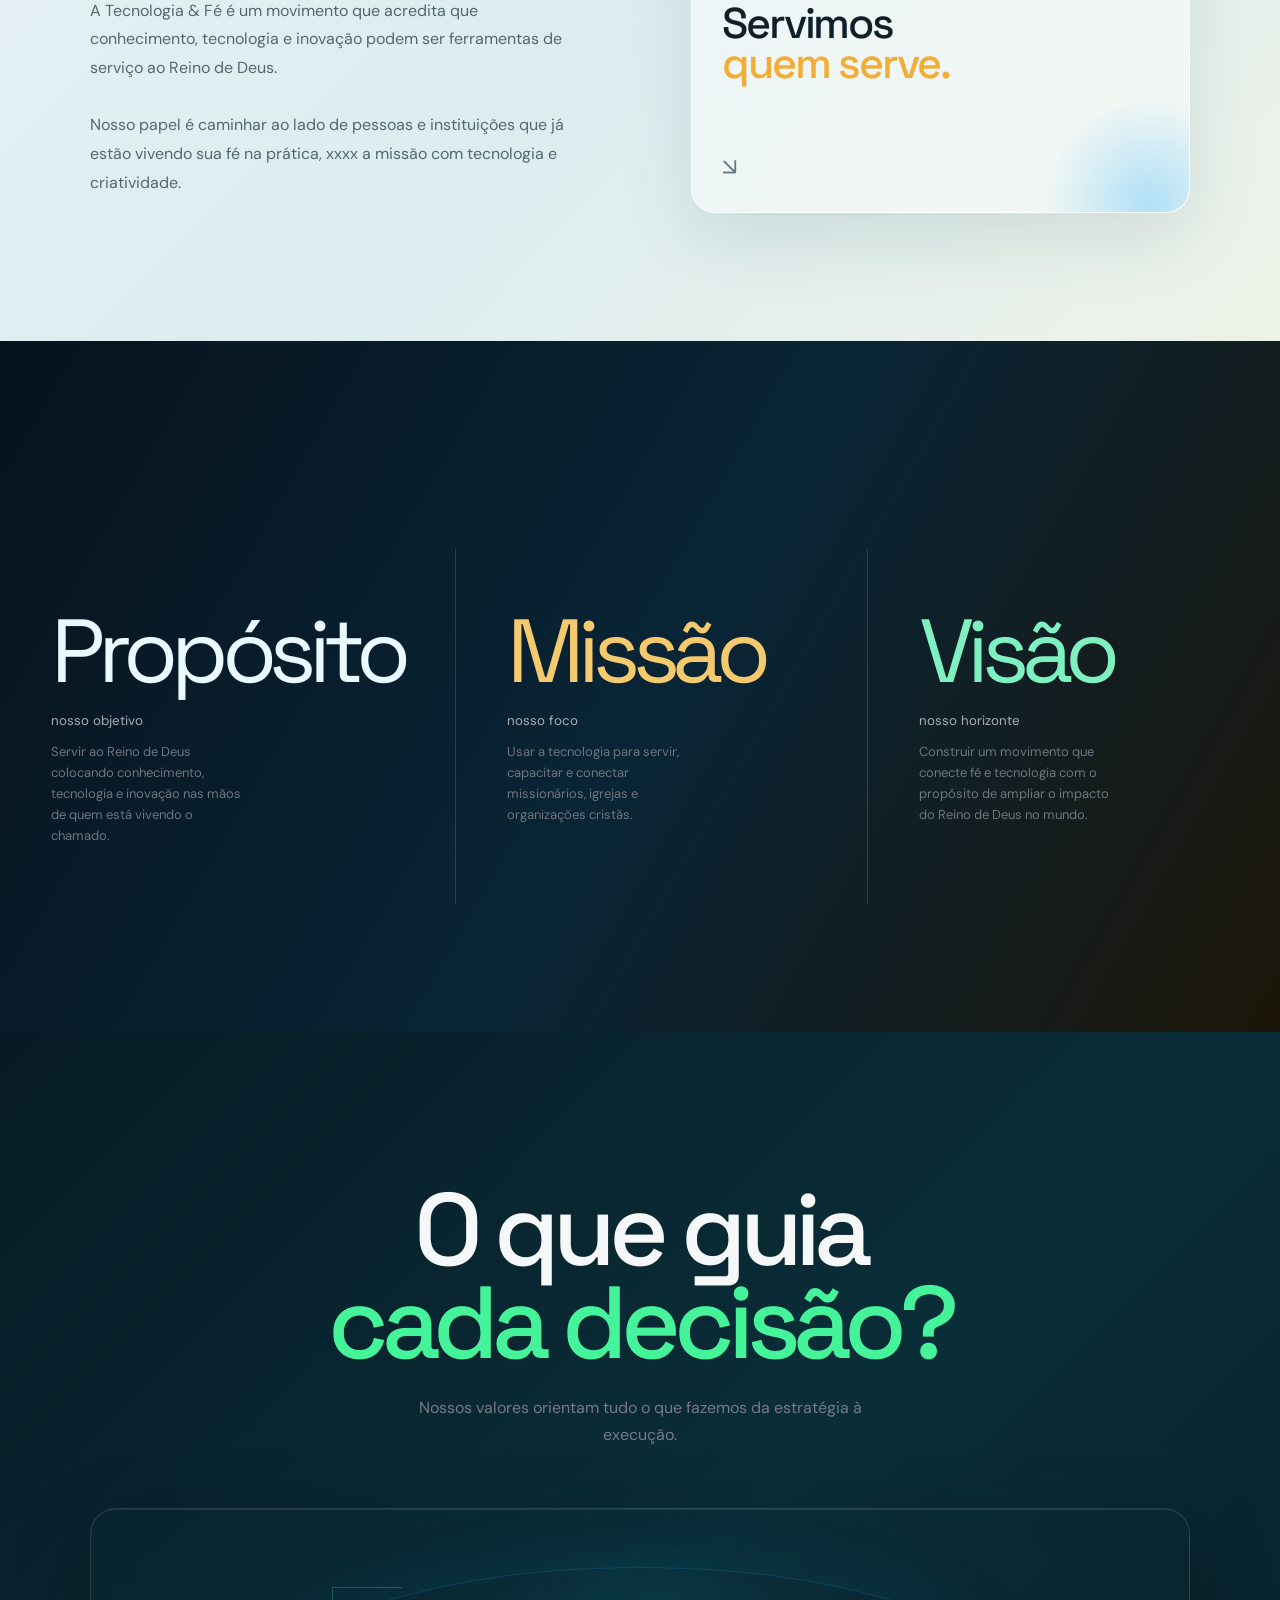
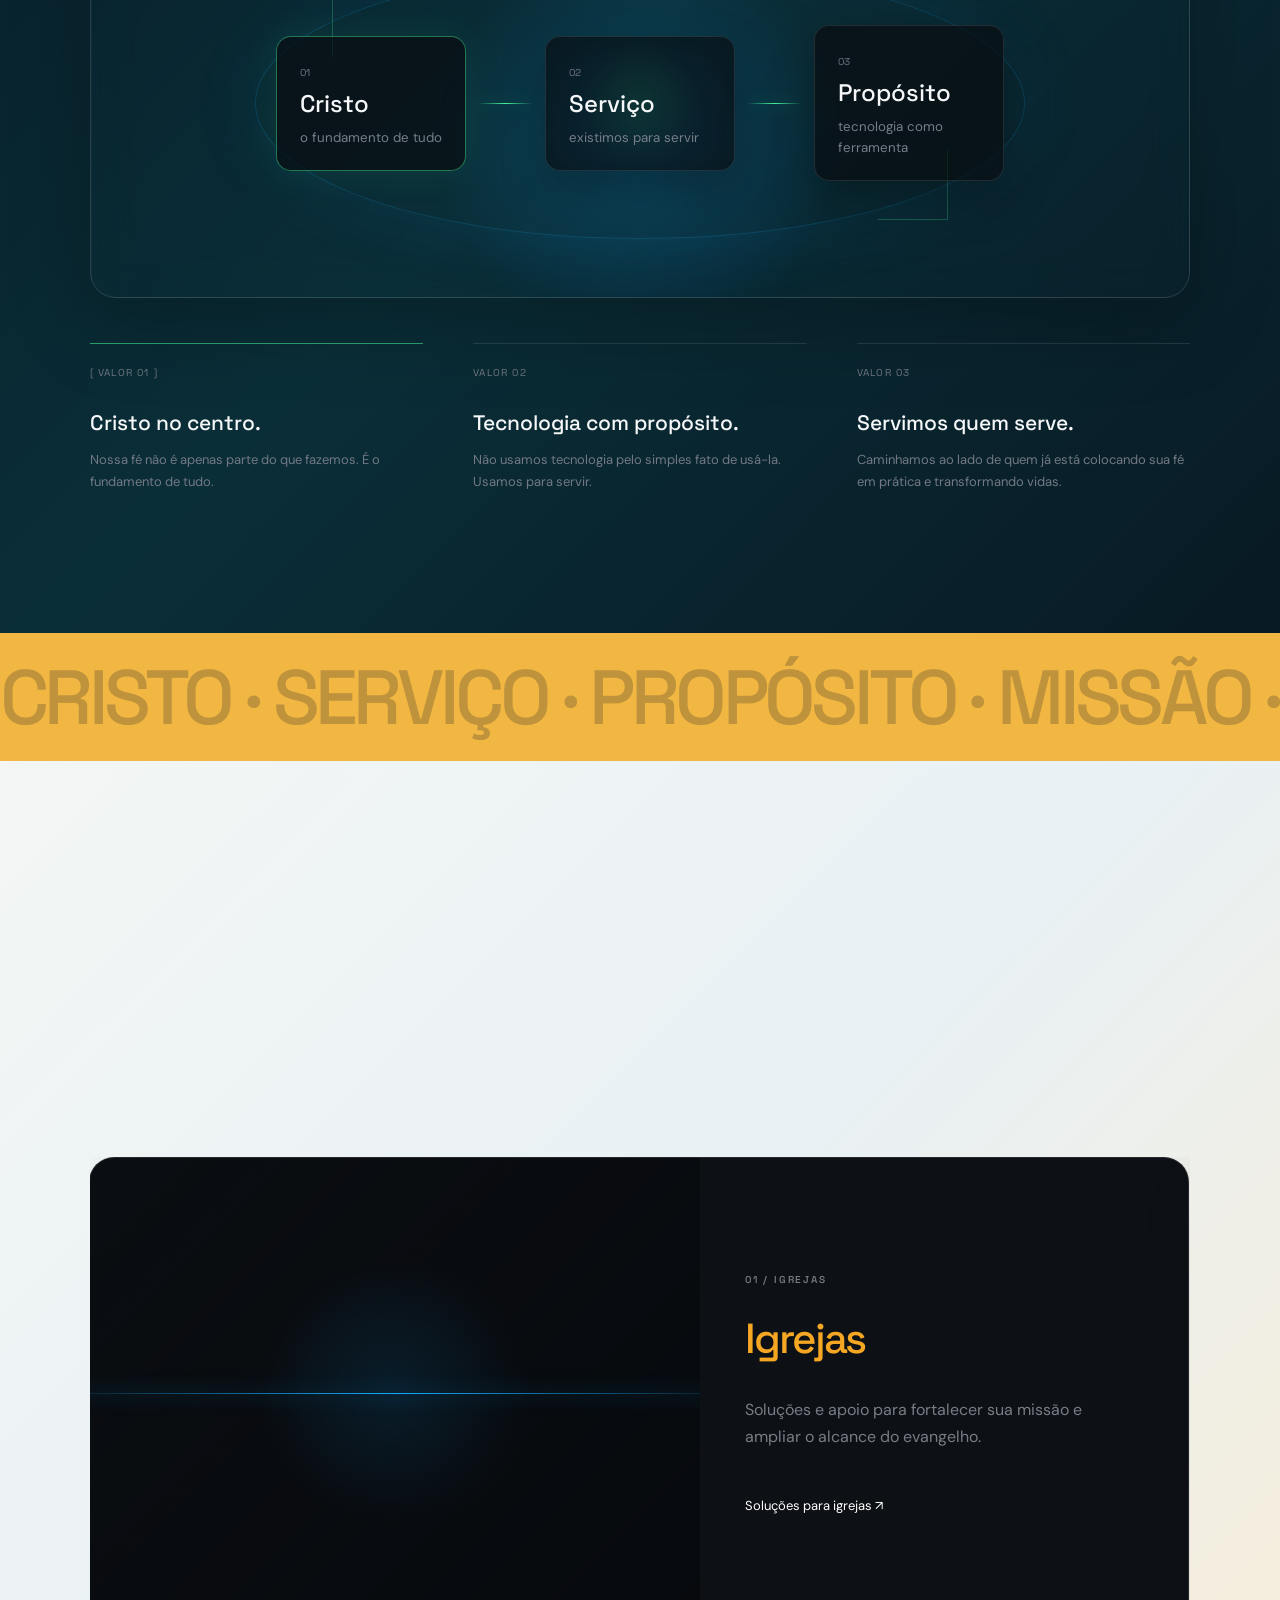
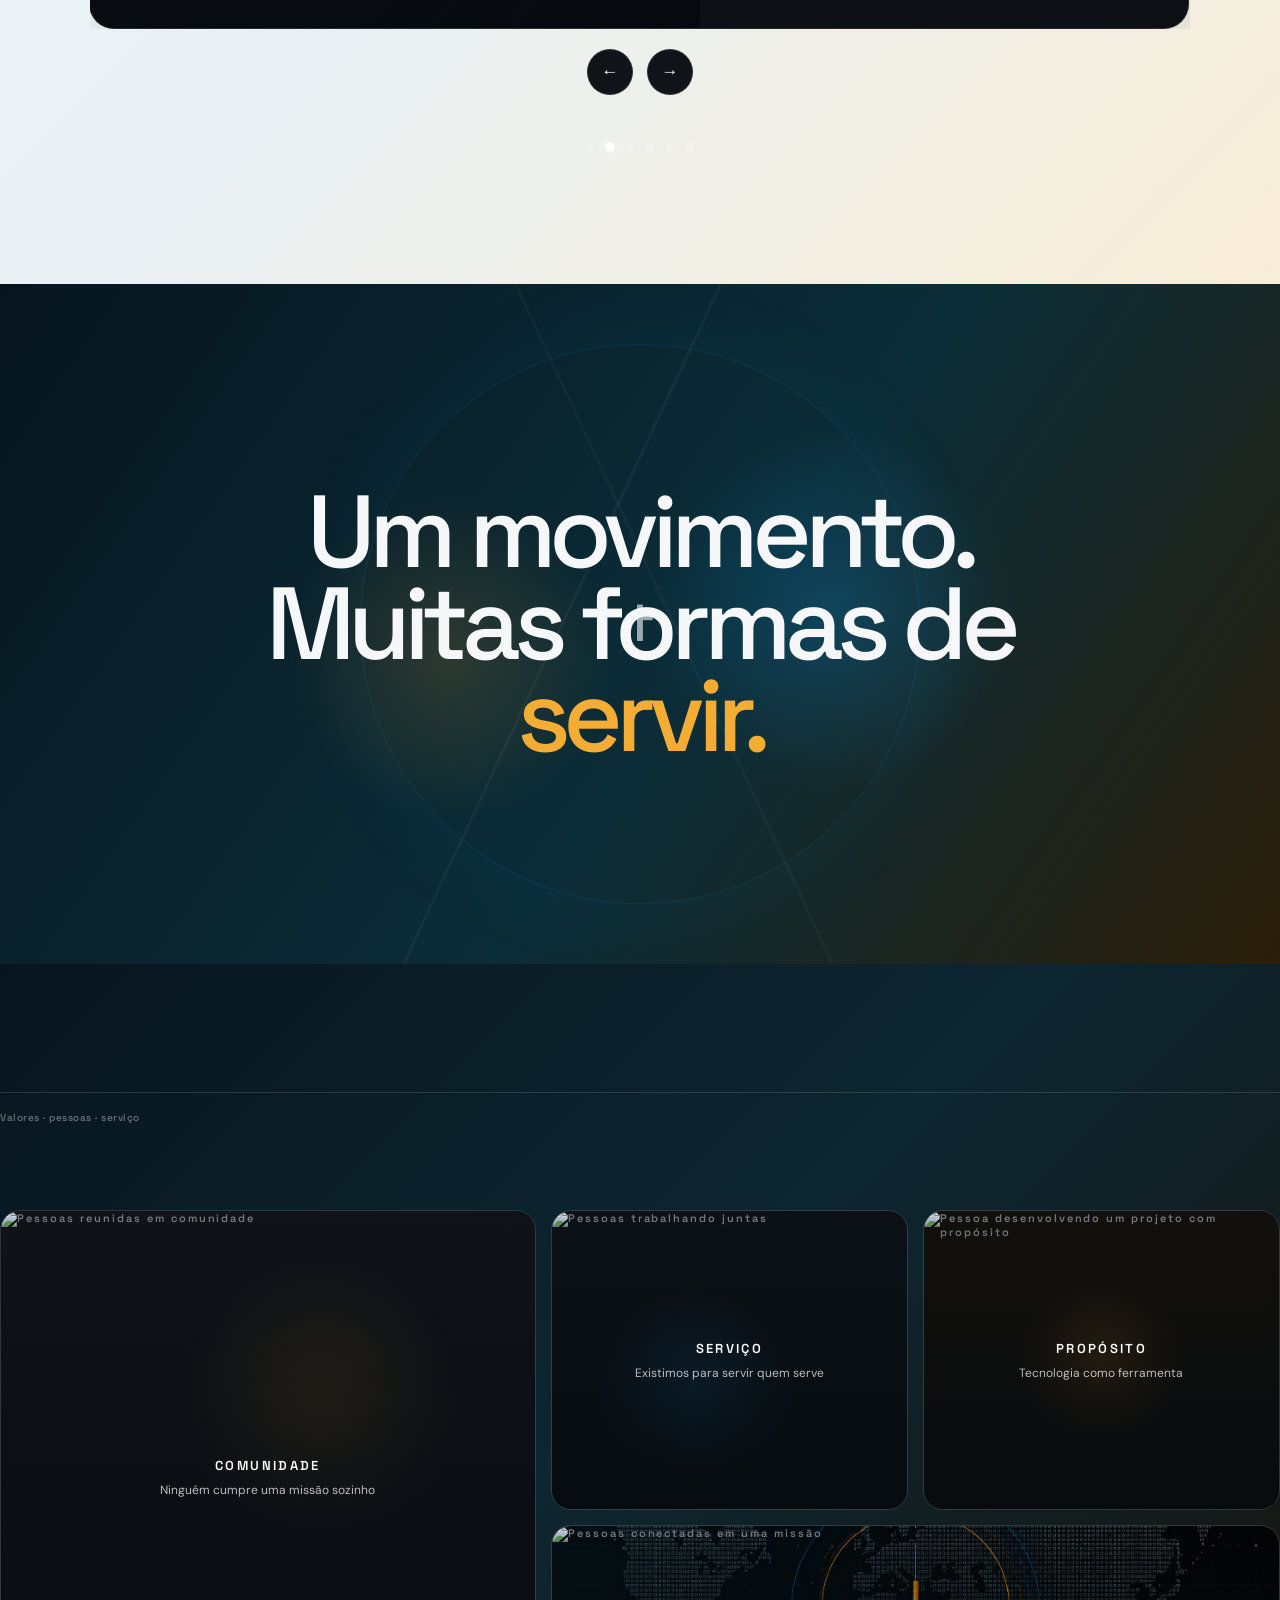
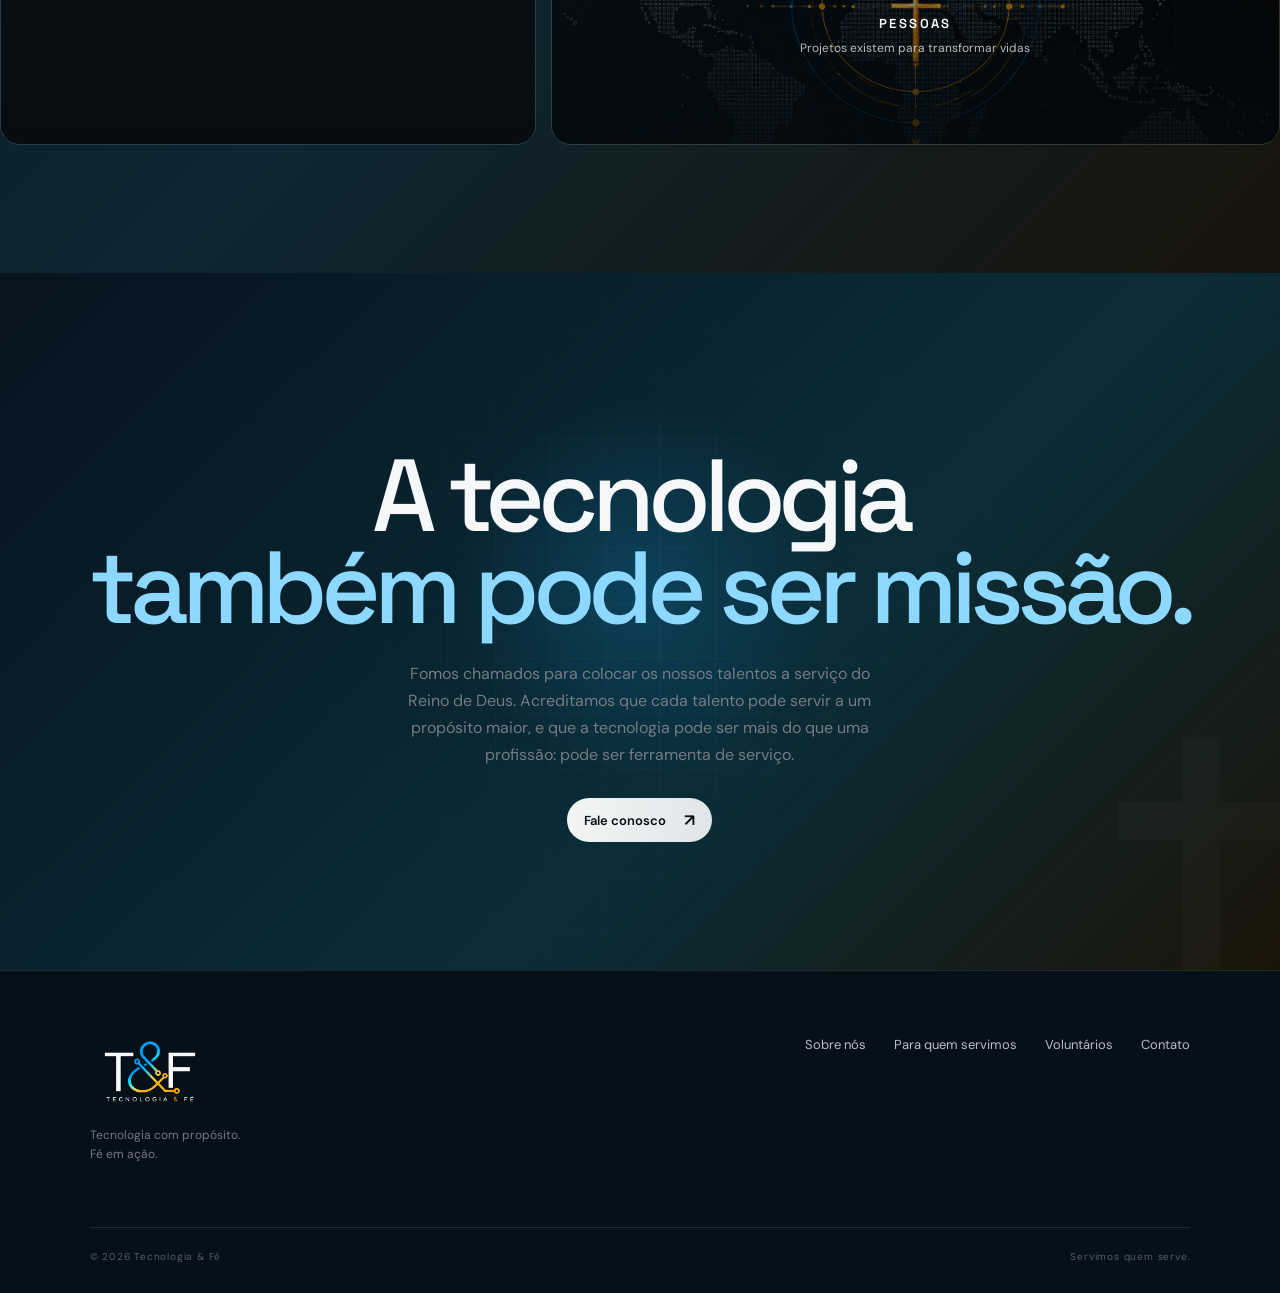
==== commit f4e2bb6e: "fav icon" ====
--- a/index.html
+++ b/index.html
@@ -1,18 +1,19 @@
 <!doctype html>
 <html lang="pt-BR">
   <head>
-    <meta charset="utf-8" />
-    <meta name="viewport" content="width=device-width,initial-scale=1" />
-    <meta
-      name="description"
-      content="Tecnologia & Fé — tecnologia a serviço do Reino." />
-    <title>Tecnologia & Fé — Tecnologia com propósito</title>
-    <link rel="preconnect" href="https://fonts.googleapis.com" />
-    <link rel="preconnect" href="https://fonts.gstatic.com" crossorigin />
-    <link
-      href="https://fonts.googleapis.com/css2?family=DM+Sans:wght@400;500;600;700&family=Space+Grotesk:wght@400;500;600;700&display=swap"
-      rel="stylesheet" />
-    <link rel="stylesheet" href="style.css" />
+   <meta charset="utf-8" />
+  <meta name="viewport" content="width=device-width,initial-scale=1" />
+  <meta name="description" content="Tecnologia & Fé — tecnologia a serviço do Reino." />
+  <meta name="theme-color" content="#0b1014" />
+  <title>Tecnologia & Fé — Tecnologia com propósito</title>
+  <link rel="icon" type="image/svg+xml" href="assets/logo-oficial.png" />
+  <link rel="apple-touch-icon" href="assets/favicon.svg" />
+  <link rel="preconnect" href="https://fonts.googleapis.com" />
+  <link rel="preconnect" href="https://fonts.gstatic.com" crossorigin />
+  <link
+    href="https://fonts.googleapis.com/css2?family=DM+Sans:wght@400;500;600;700&family=Space+Grotesk:wght@400;500;600;700&display=swap"
+    rel="stylesheet" />
+  <link rel="stylesheet" href="style.css" />
   </head>
   <body>
     <div class="scroll-traces" aria-hidden="true">
